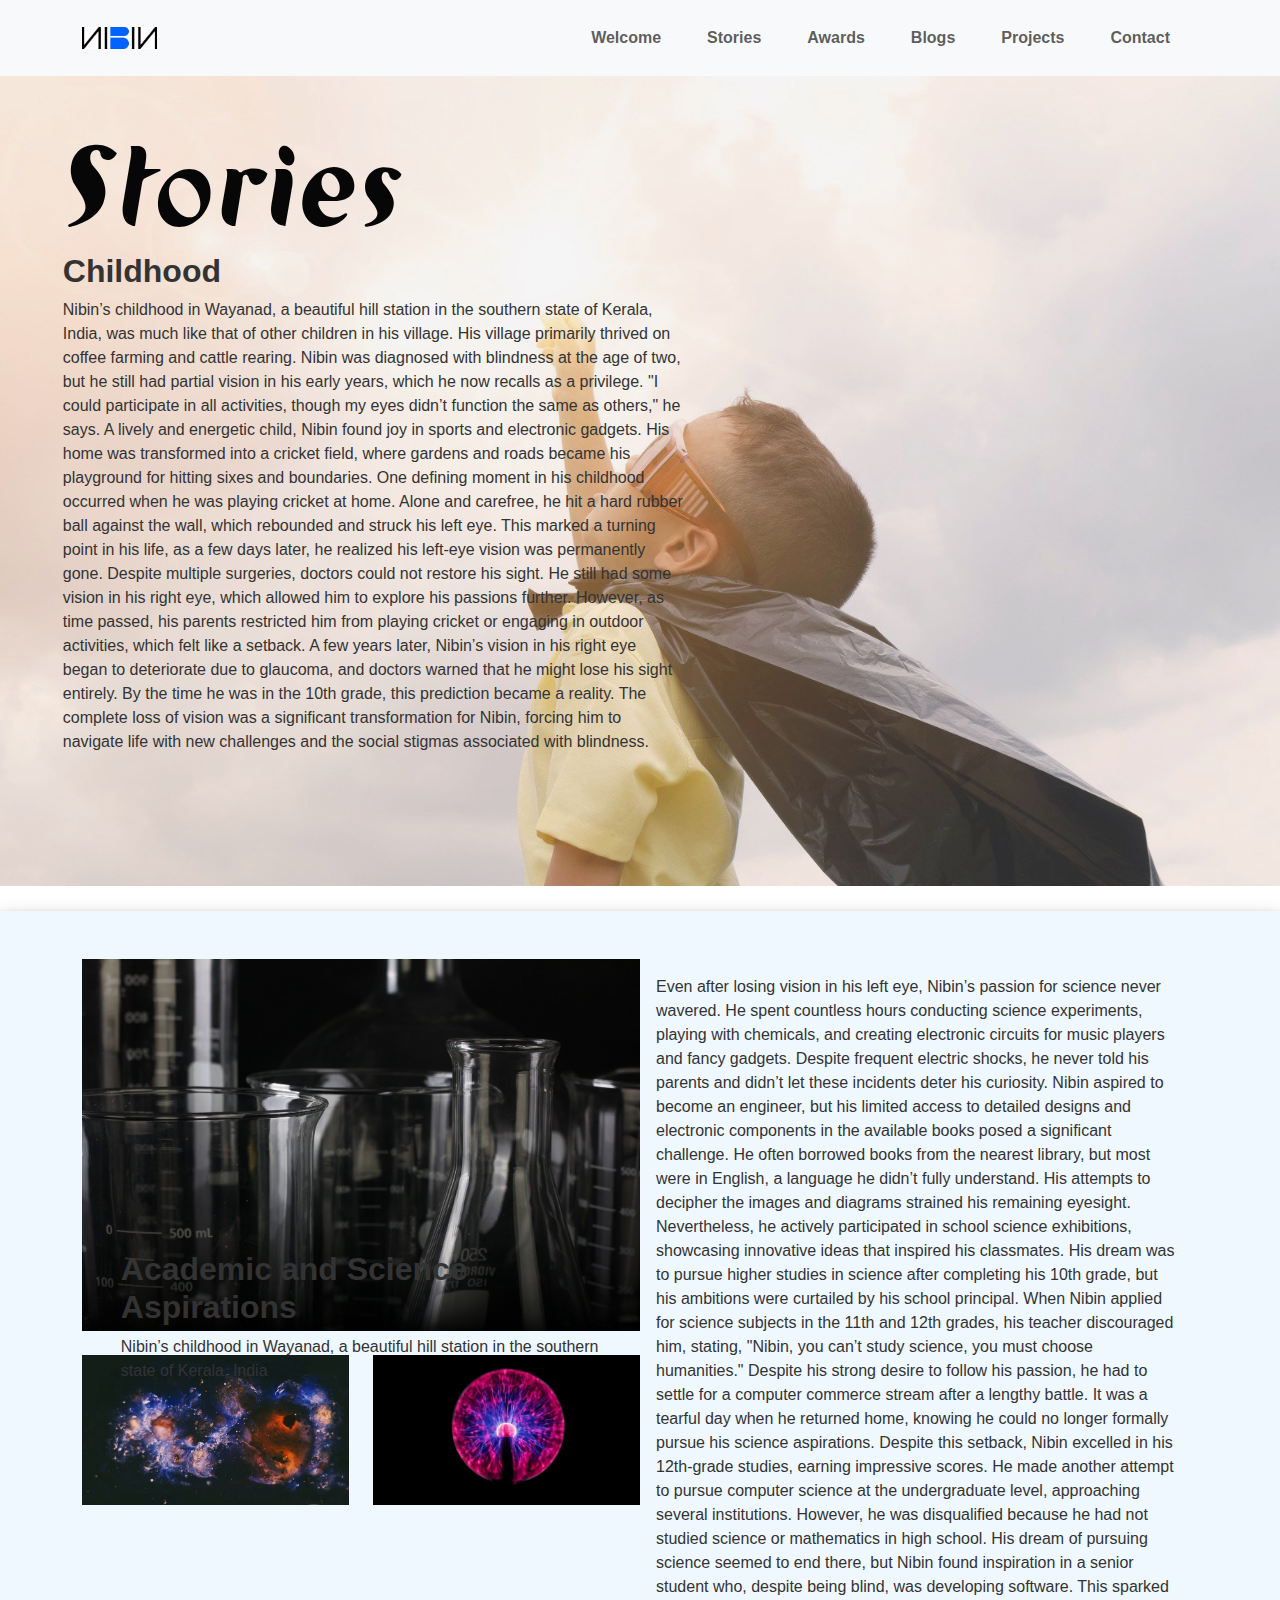
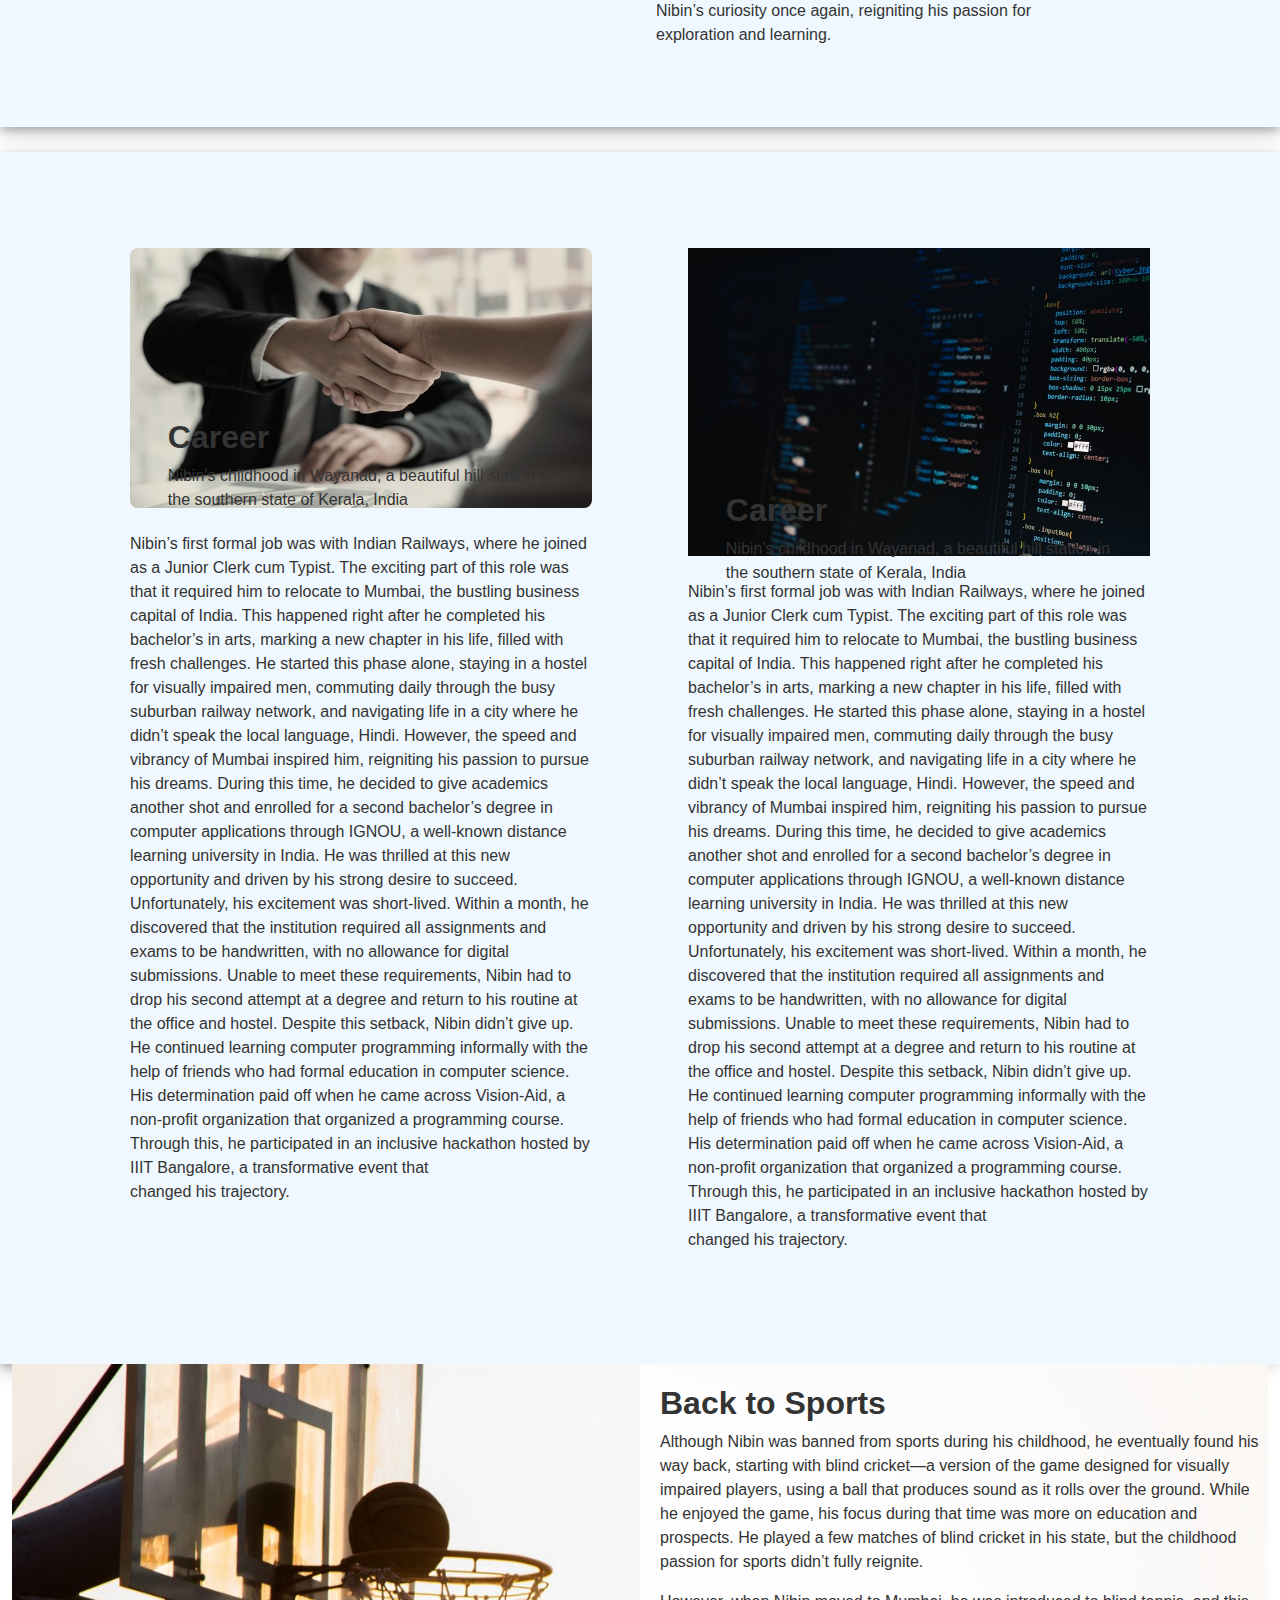
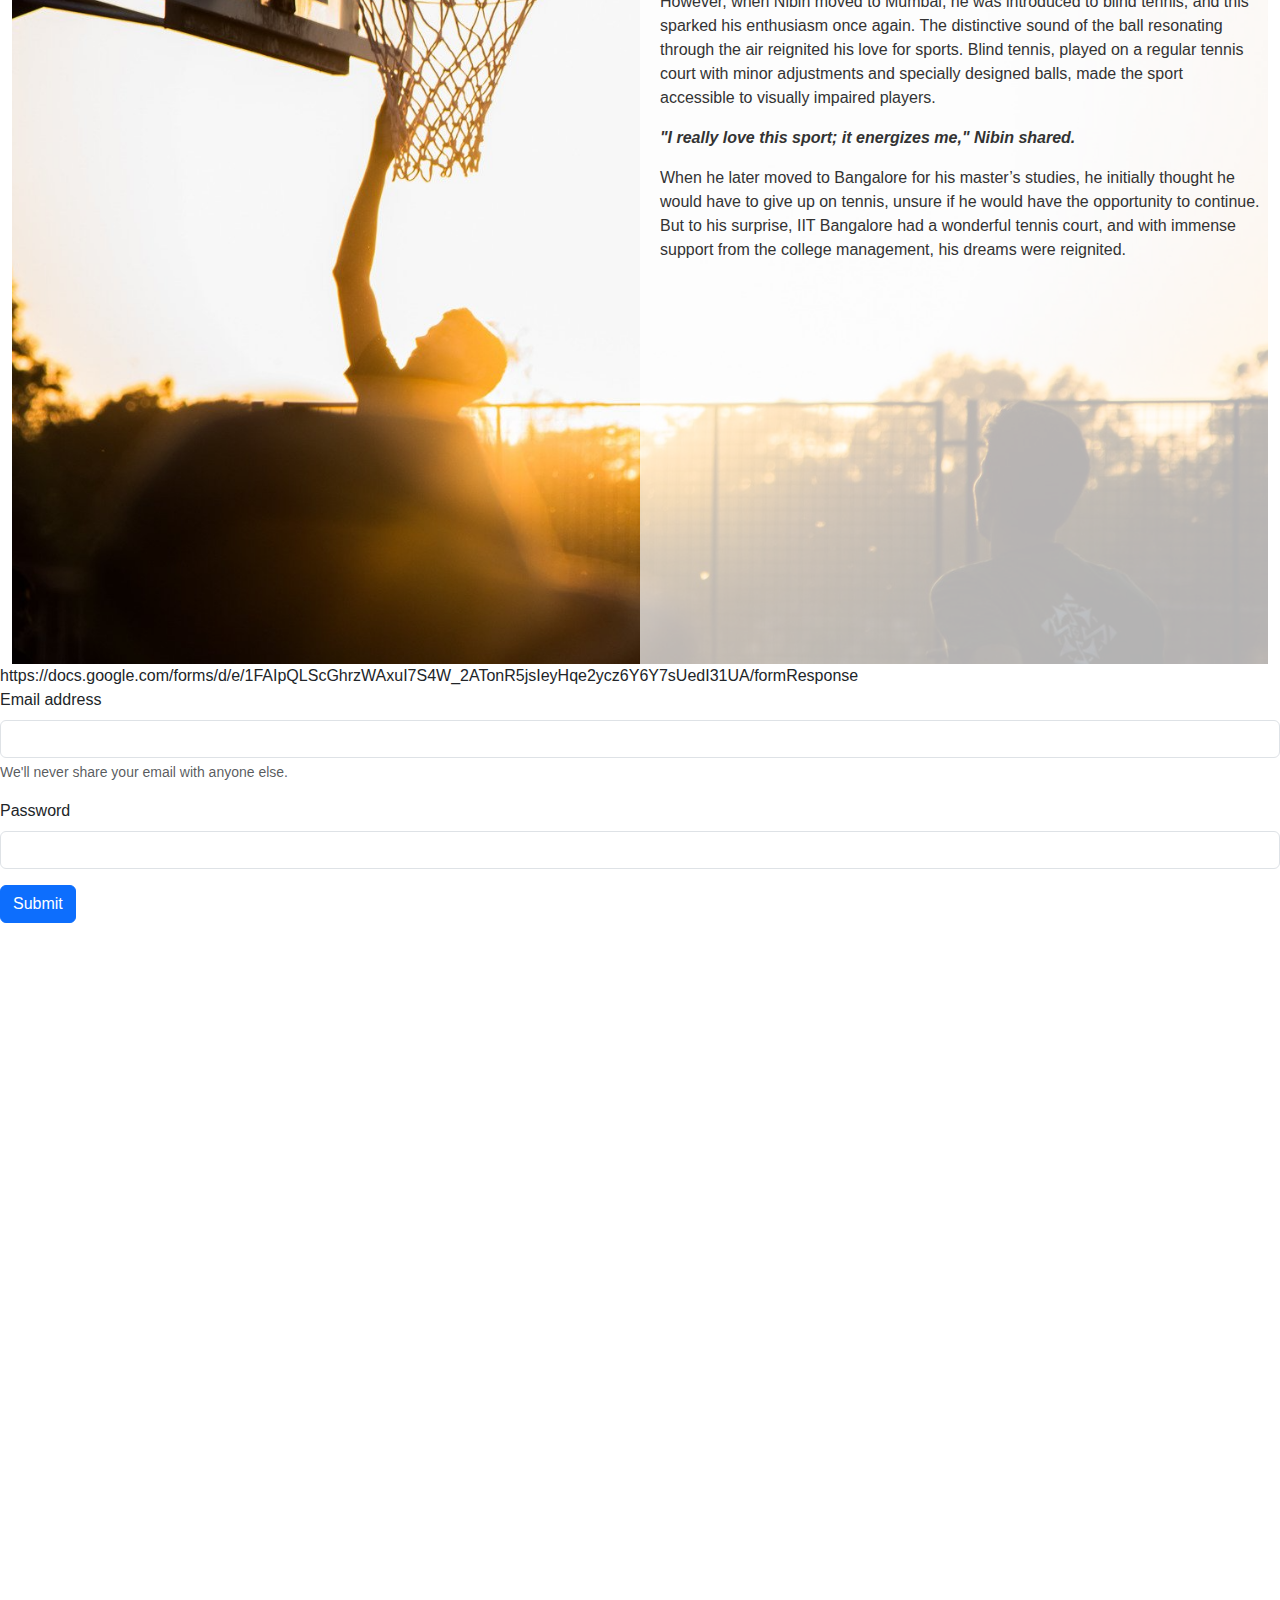
==== story.html @ 7c6c5521 "storypage is set" ====
<!DOCTYPE html>
<html lang="en">
<head>
    <meta charset="UTF-8">
    <meta name="viewport" content="width=device-width, initial-scale=1.0">
    <title>Nibin Mathew</title>
   
    <link href="https://cdn.jsdelivr.net/npm/bootstrap@5.3.0-alpha1/dist/css/bootstrap.min.css" rel="stylesheet">
    <link rel="stylesheet" href="https://cdnjs.cloudflare.com/ajax/libs/font-awesome/6.6.0/css/all.min.css" integrity="sha512-Kc323vGBEqzTmouAECnVceyQqyqdsSiqLQISBL29aUW4U/M7pSPA/gEUZQqv1cwx4OnYxTxve5UMg5GT6L4JJg==" crossorigin="anonymous" referrerpolicy="no-referrer" />
    <link rel="stylesheet" href="index.css">
    <link rel="stylesheet" href="story.css">
    

    
</head>
<body>
    <!-- Navbar -->
    <header class="navbar navbar-expand-lg navbar-light bg-light">
        <div class="container">
            <a href="#storycontent" id="skip-link"><i class="fa fa-arrow-down" aria-hidden="true"></i>Skip to Main Content</a>
            <img src="image/nibin-logo.png" alt="Nibin Mathew Logo" width="75" aria-label="Nibin Mathew's Logo">
            <button class="navbar-toggler" type="button" data-bs-toggle="collapse" data-bs-target="#navbarNav" aria-controls="navbarNav" aria-expanded="false" aria-label="Toggle navigation">
                <span class="navbar-toggler-icon"></span>
            </button>
            <nav class="collapse navbar-collapse" id="navbarNav">
                <ul class="navbar-nav ms-auto">
                    <li class="nav-item">
                        <a class="nav-link" href="index.html">Welcome</a>
                    </li>
                    <li class="nav-item">
                        <a class="nav-link" href="./story.html">Stories</a>
                    </li>
                    <li class="nav-item">
                        <a class="nav-link" href="#awards">Awards</a>
                    </li>
                    <li class="nav-item">
                        <a class="nav-link" href="#blogs">Blogs</a>
                    </li>
                    <li class="nav-item">
                        <a class="nav-link" href="#projects">Projects</a>
                    </li>
                    <li class="nav-item">
                        <a class="nav-link" href="contact.html">Contact</a>
                    </li>
                </ul>
            </nav>
        </div>
    </header>

    <se ction tabindex="-1" class="banner banner-section "  id="storycontent"   >
      <div class="row  text-overlay">
          <div class="col-md-6 banner-content">
              <h1 class="story-quote mt-5"> Stories</h1>
              <h2>Childhood</h2>
              <p>
                Nibin’s childhood in Wayanad, a beautiful hill station in the southern state of Kerala, India, was much like that of other children in his village. His village primarily thrived on coffee farming and cattle rearing. Nibin was diagnosed with blindness at the age of two, but he still had partial vision in his early years, which he now recalls as a privilege. "I could participate in all activities, though my eyes didn’t function the same as others," he says. A lively and energetic child, Nibin found joy in sports and electronic gadgets. His home was transformed into a cricket field, where gardens and roads became his playground for hitting sixes and boundaries. One defining moment in his childhood occurred when he was playing cricket at home. Alone and carefree, he hit a hard rubber ball against the wall, which rebounded and struck his left eye. This marked a turning point in his life, as a few days later, he realized his left-eye vision was permanently gone. Despite multiple surgeries, doctors could not restore his sight. He still had some vision in his right eye, which allowed him to explore his passions further. However, as time passed, his parents restricted him from playing cricket or engaging in outdoor activities, which felt like a setback. A few years later, Nibin’s vision in his right eye began to deteriorate due to glaucoma, and doctors warned that he might lose his sight entirely. By the time he was in the 10th grade, this prediction became a reality. The complete loss of vision was a significant transformation for Nibin, forcing him to navigate life with new challenges and the social stigmas associated with blindness.
              </p>
          </div>
        
      </div>
      <img src="image/story/banner.png" alt="Nibin is sitting on a chair with a laptop on his lap. He is wearing a light blue shirt, dark pants, and glasses. He has short, dark hair and a beard. The background is plain black." class="story-banner-bg-image">
  </se>

    <section class="academic p-5" >
      <div class="container d-flex  ">
        <div class="col-md-6 col-lg-6">
            <div class="row">
              <div class="col-md-12 story-secion">
                <img src="image/story/lab.png" alt="" class="img-fluid">
                <div class="text-overlay story-overylay">
                  <h2>Academic and Science Aspirations</h2>
                  <p>Nibin’s childhood in Wayanad, a beautiful hill station
                    in the southern state of Kerala, India</p>
                </div>
              </div>
            </div>
            <div class="row  pt-4">
              <div class="col-md-6">
                <img src="image/story/lab-2.png" alt="" class="img-fluid">
              </div>
              <div class="col-md-6">
                <img src="image/story/lab-3.png" alt="" class="img-fluid">
              </div>
          </div>
        </div>
        <div class="col-md-6 col-lg-6 p-3 stoy-paragraph">
          <p>
            Even after losing vision in his left eye, Nibin’s passion for science never wavered. He spent countless hours conducting science experiments, playing with chemicals, and creating electronic circuits for music players and fancy gadgets. Despite frequent electric shocks, he never told his parents and didn’t let these incidents deter his curiosity. Nibin aspired to become an engineer, but his limited access to detailed designs and electronic components in the available books posed a significant challenge. He often borrowed books from the nearest library, but most were in English, a language he didn’t fully understand. His attempts to decipher the images and diagrams strained his remaining eyesight. Nevertheless, he actively participated in school science exhibitions, showcasing innovative ideas that inspired his classmates. His dream was to pursue higher studies in science after completing his 10th grade, but his ambitions were curtailed by his school principal. When Nibin applied for science subjects in the 11th and 12th grades, his teacher discouraged him, stating, "Nibin, you can’t study science, you must choose humanities." Despite his strong desire to follow his passion, he had to settle for a computer commerce stream after a lengthy battle. It was a tearful day when he returned home, knowing he could no longer formally pursue his science aspirations. Despite this setback, Nibin excelled in his 12th-grade studies, earning impressive scores. He made another attempt to pursue computer science at the undergraduate level, approaching several institutions. However, he was disqualified because he had not studied science or mathematics in high school. His dream of pursuing science seemed to end there, but Nibin found inspiration in a senior student who, despite being blind, was developing software. This sparked Nibin’s curiosity once again, reigniting his passion for exploration and learning.
          </p>
        </div>
    </div>
    </section>

    <section class="academic p-5" >
      <div class="container d-flex  ">
        <div class="col-md-6 col-lg-6 p-5">
            <div class="row">
              <div class="col-md-12 story-secion">
                <img src="image/story/career.png" alt="" class=" career-image img-fluid">
                <div class="text-overlay career-overylay">
                  <h2>Career </h2>
                  <p>Nibin’s childhood in Wayanad, a beautiful hill station
                    in the southern state of Kerala, India</p>
                </div>
              </div>
            </div>
            <div class="row  pt-4">
             <p>
              Nibin’s first formal job was with Indian Railways, where he joined as a Junior Clerk cum Typist. The exciting part of this role was that it required him to relocate to Mumbai, the bustling business capital of India. This happened right after he completed his bachelor’s in arts, marking a new chapter in his life, filled with fresh challenges. He started this phase alone, staying in a hostel for visually impaired men, commuting daily through the busy suburban railway network, and navigating life in a city where he didn’t speak the local language, Hindi. However, the speed and vibrancy of Mumbai inspired him, reigniting his passion to pursue his dreams. During this time, he decided to give academics another shot and enrolled for a second bachelor’s degree in computer applications through IGNOU, a well-known distance learning university in India. He was thrilled at this new opportunity and driven by his strong desire to succeed. Unfortunately, his excitement was short-lived. Within a month, he discovered that the institution required all assignments and exams to be handwritten, with no allowance for digital submissions. Unable to meet these requirements, Nibin had to drop his second attempt at a degree and return to his routine at the office and hostel. Despite this setback, Nibin didn’t give up. He continued learning computer programming informally with the help of friends who had formal education in computer science. His determination paid off when he came across Vision-Aid, a non-profit organization that organized a programming course. Through this, he participated in an inclusive hackathon hosted by IIIT Bangalore, a transformative event that changed his trajectory.

             </p>
          </div>
        </div>
        <div class="col-md-6 col-lg-6 p-5">
          <div class="row">
            <div class="col-md-12 story-secion">
              <img src="image/story/techonoly.png" alt="" class="img-fluid">
              <div class="text-overlay story-overylay">
                <h2>Career </h2>
                <p>Nibin’s childhood in Wayanad, a beautiful hill station
                  in the southern state of Kerala, India</p>
              </div>
            </div>
          </div>
          <div class="row  pt-4">
           <p>
            Nibin’s first formal job was with Indian Railways, where he joined as a Junior Clerk cum Typist. The exciting part of this role was that it required him to relocate to Mumbai, the bustling business capital of India. This happened right after he completed his bachelor’s in arts, marking a new chapter in his life, filled with fresh challenges. He started this phase alone, staying in a hostel for visually impaired men, commuting daily through the busy suburban railway network, and navigating life in a city where he didn’t speak the local language, Hindi. However, the speed and vibrancy of Mumbai inspired him, reigniting his passion to pursue his dreams. During this time, he decided to give academics another shot and enrolled for a second bachelor’s degree in computer applications through IGNOU, a well-known distance learning university in India. He was thrilled at this new opportunity and driven by his strong desire to succeed. Unfortunately, his excitement was short-lived. Within a month, he discovered that the institution required all assignments and exams to be handwritten, with no allowance for digital submissions. Unable to meet these requirements, Nibin had to drop his second attempt at a degree and return to his routine at the office and hostel. Despite this setback, Nibin didn’t give up. He continued learning computer programming informally with the help of friends who had formal education in computer science. His determination paid off when he came across Vision-Aid, a non-profit organization that organized a programming course. Through this, he participated in an inclusive hackathon hosted by IIIT Bangalore, a transformative event that changed his trajectory.

           </p>
        </div>
      </div>
        
    </div>
    </section>
    
    
  <!-- Container with full-size image and text inside it -->
  <div class="container-fluid full-container">
    <!-- Full-size image filling the entire container -->
    <img src="image/story/sports.png" alt="Back to Sports">

    <!-- Text content on top of the image (right side) -->
    <div class="text-content">
        <h2>Back to Sports</h2>
        <p>
            Although Nibin was banned from sports during his childhood, he eventually found his way back, starting with blind cricket—a version of the game designed for visually impaired players, using a ball that produces sound as it rolls over the ground. While he enjoyed the game, his focus during that time was more on education and prospects. He played a few matches of blind cricket in his state, but the childhood passion for sports didn’t fully reignite.
        </p>
        <p>
            However, when Nibin moved to Mumbai, he was introduced to blind tennis, and this sparked his enthusiasm once again. The distinctive sound of the ball resonating through the air reignited his love for sports. Blind tennis, played on a regular tennis court with minor adjustments and specially designed balls, made the sport accessible to visually impaired players.
        </p>
        <blockquote>"I really love this sport; it energizes me," Nibin shared.</blockquote>
        <p>
            When he later moved to Bangalore for his master’s studies, he initially thought he would have to give up on tennis, unsure if he would have the opportunity to continue. But to his surprise, IIT Bangalore had a wonderful tennis court, and with immense support from the college management, his dreams were reignited.
        </p>
    </div>
</div>
https://docs.google.com/forms/d/e/1FAIpQLScGhrzWAxuI7S4W_2ATonR5jsIeyHqe2ycz6Y6Y7sUedI31UA/formResponse

<form action="https://docs.google.com/forms/d/e/1FAIpQLScGhrzWAxuI7S4W_2ATonR5jsIeyHqe2ycz6Y6Y7sUedI31UA/formResponse">
  <div class="mb-3">
    <label for="exampleInputEmail1" class="form-label">Email address</label>
    <input type="email" name="entry.1045781291" class="form-control" id="exampleInputEmail1" aria-describedby="emailHelp">
    <div id="emailHelp" class="form-text">We'll never share your email with anyone else.</div>
  </div>
  <div class="mb-3">
    <label for="exampleInputPassword1" class="form-label">Password</label>
    <input type="text" name="entry.839337160" class="form-control" id="exampleInputPassword1">
  </div>
  
  <button type="submit" class="btn btn-primary">Submit</button>
</form>

<iframe src="https://docs.google.com/forms/d/e/1FAIpQLSfwaoCnZDb5TQlls5C4WyO6kaYdZVHYyj3-D3ChQu8Zcf4V6Q/viewform?embedded=true" width="640" height="689" frameborder="0" marginheight="0" marginwidth="0">Loading…</iframe>
 

























   

<script src="https://cdnjs.cloudflare.com/ajax/libs/bootstrap/5.3.0/js/bootstrap.bundle.min.js"></script>
</body>
</html>
---- index.css ----
body {
  font-family: 'Inter', sans-serif;
  background-color: #fff;
}
/* Navbar styling */
nav {
   padding: 10px 5px; /* Added right padding */
}
.read-more-stories{
  color: #eee;
  text-decoration: none;
}
.section-container {
  padding-left: 20px;
  padding-right: 20px;
  padding-top: 60px;
  padding-bottom: 60px;
}
.video-container{
  margin: 0 auto;
  display: flex;
  justify-content: center;
  max-width: 1200px;
  height: 450px;

}

.navbar {
  font-weight: bold; /* Make navbar text bold */
}

nav a {
  color: white; /* Set the color of nav links to white */
  font-weight: bold; /* Ensure nav link text is bold */
  margin: 0 15px;
  padding-right: 5px; /* Added padding to the right of each nav link */
}

.navbar-nav {
  margin-left: auto; /* Pushes the nav items to the right */
}

.navbar-brand {
  display: flex; /* Ensures the logo aligns properly */
  align-items: center; /* Centers logo vertically */
}
/* .banner {
  margin-top: 50px;
} */
 .banner-image{
  width: 100%;
 }
.banner .quote {
  font-size: 38px;
  font-style: italic;
  font-weight: 800;
  color: #4e4a4ae0;
}
video 
{
  width: 100%;
}
.banner .quote-icon {
  font-size: 3rem;
  color: #ccc;
}
.banner-content{
  top: 5px;
}
.section {
  padding: 80px 15px;
}
.section h2 {
  font-weight: bold;
}
footer {
  padding: 20px 0;
  background-color: #f1f1f1;
  text-align: center;
}
.img-fluid {
  max-width: 100%;
  height: auto;
  /* padding-left: 150px; */
}
.quote {
  position: relative;
  font-size: 2rem;
  font-style: italic;
  font-weight: bold;
  padding: 40px 20px; /* Padding to ensure the background is clear */
  line-height: 1.5;
  z-index: 1;
}

/* Adding the left quote as a background image */
.quote::before {
  content: '';
  position: absolute;
  top: 0;
  left: -10px; /* Adjust as needed */
  width: 100px; /* Adjust size as needed */
  height: 100px; /* Adjust size as needed */
  background-image: url('image/left.png'); /* Left quote image */
  background-size: contain;
  background-repeat: no-repeat;
  opacity: 0.1; /* Set low opacity */
  z-index: -1; /* Keep it behind the text */
}

.qote-last {
    position: relative;
    bottom: 0;
    width: 82px;
    height: 82px;
    padding: 0;
    opacity: 0.2;
    right: 40px;
    top:10px;
}


.about-section {
  background-image: url('path-to-your-image.jpg'); /* Add your background image */
  background-size: cover; /* Make sure the image covers the entire section */
  background-position: center center; /* Center the background image */
  padding: 60px 20px; /* Add padding to the section */
  color: rgb(0, 0, 0); /* Text color to contrast with the background */
}

.section-heading {
  font-size: 2.5rem;
  color: rgb(0, 0, 0);
  padding-right: 145px;

}
hr{
  margin-top: -40px;
}
.bold-gray {
  color: gray;
  font-weight: bold;
}

/* Style for the explore button */
.btn-dark {
  background-color: black;
  color: white;
  border: none;
  padding: 10px 20px;
  font-size: 1rem;
}

.btn-dark:hover {
  background-color: gray;
  color: black;
}

/* Paragraph styling */
.about-section p {
  font-size: 1.1rem;
  line-height: 1.6;
  color: rgb(0, 0, 0); /* Ensure text is readable against the background */
}

/* Ensure responsiveness */
@media (max-width: 768px) {
  .section-heading {
      font-size: 2rem;
  }

  .about-section p {
      font-size: 1rem;
  }
}
.content-heading {
  font-size: 2rem;
  font-weight: bold;
  margin-bottom: 30px;
}

.event-title {
  font-weight: bold;
  font-size: 1.2rem;
}

.event-description {
  font-size: 1rem;
  color: #333;
}

.image-section {
  text-align: center;
}

.image-section img {
  width: 100%; /* Adjust the image size */
}

/* award */

.award-section {
  margin: 20px;
}

.award-year {
  font-size: 72px; /* Keep your existing font size */
  font-weight: bold;
  color: white; /* Change text color to white for better contrast */
  position: absolute;
  right: 20px;
  top: 0;
  background-color: red; /* Add background color for wrap effect */
  padding: 10px; /* Add some padding for better aesthetics */
  transform: rotate(60deg); /* Rotate the text */
  transform-origin: top right; /* Set the origin for rotation */
  z-index: 1; /* Ensure it sits above other content */
}

.award-card {
  position: relative;
  border-radius: 15px;
  overflow: hidden;
  /* box-shadow: 0 4px 8px rgba(0, 0, 0, 0.1); */
  margin-bottom: 20px;
  border: 1px solid #cfcfcf;
  border-radius: 10px;
}

.award-card img {
  width: 100%;
  border-radius: 15px 0 0 15px;
  height: 250px;
}

.award-card-content {
  padding: 20px;
}

.award-title {
  font-size: 24px;
  font-weight: bold;
 
}

.award-description {
  color: #666;
}

/* news */
.news-card {
  margin-bottom: 20px;
}

.news-card img {
  height: 200px;
  object-fit: cover;
}

.news-date {
  font-size: 0.9rem;
  color: #4a4a4a;
}

.news-title {
  font-weight: bold;
  margin-top: 10px;
}

.news-comments {
  font-size: 0.8rem;
  color: #666;
}

/* .read-more-btn {
  margin-top: 10px;
} */

 /* Style to position the pause button in the top-left */
 .top-left-pause {
  position: absolute;
  top: 10px;
  left: 10px;
  z-index: 10;
}

/* Style for next/previous buttons on the right side */
.right-side-control {
  position: absolute;
  top: 50%;
  right: 10px;
  transform: translateY(-50%);
  z-index: 10;
}
.image-container,
.embed-responsive {
    width: 100%;
    max-width: 100%;
    height: 100%;
}

.image-size {
    max-width: 100%;
    height: auto;
    object-fit: cover; /* Ensures the image maintains aspect ratio */
}

.embed-responsive {
    height: 315px; /* You can adjust this based on design preference */
    max-height: 100%;
}
iframe.embed-responsive-item {
  width: 500px;
  height: 250px;
}
.impact-section .image-container {
  width: 418px;
  
}
.iframe-video{
  border-radius: 8px;
  -webkit-border-radius: 8px;
  -moz-border-radius: 8px;
  -ms-border-radius: 8px;
  -o-border-radius: 8px;
}


/*  */
img.reload {
  padding: 0.25em;
  display: block-inline;
  position: relative;
  top: 6px;
  height: 0.9em;
}

.carousel-tablist {
  background-color: #eee;
  max-width: 1200px;
  margin: 0 auto;
}

.carousel-tablist .carousel-inner {
  position: relative;
}

.carousel-tablist .carousel-items {
  padding: 5px;
}

.carousel-tablist .carousel-items.focus {
  padding: 2px;
  border: solid 3px #005a9c;
}

.carousel-tablist .carousel-item {
  display: none;
  max-height: 450px;
  max-width: 1200px;
  position: relative;
  overflow: hidden;
  width: 100%;
}

.carousel-tablist .carousel-item.active {
  display: block;
}

/* More like bootstrap, less accessible */

.carousel-tablist .carousel-item .carousel-image a img {
  height: 100%;
  width: 100%;
}

.carousel-tablist .carousel-item .carousel-caption a {
  cursor: pointer;
  text-decoration: underline;
  color: #fff;
  font-weight: 600;
}

.carousel-tablist .carousel-item .carousel-caption a,
.carousel-tablist .carousel-item .carousel-caption span.contrast {
  margin: 0;
  padding: 6px;
  display: inline-block;
  background-color: rgb(0 0 0 / 65%);
  border-radius: 5px;
  border: 0 solid transparent;
}

.carousel-tablist-moreaccessible .carousel-items .carousel-image a {
  display: block;
  margin: 0;
  padding: 5px;
  text-decoration: none;
  border: none;
}

.carousel-tablist-moreaccessible .carousel-item .carousel-caption a {
  display: inline-block;
  margin: 0;
  padding: 6px;
  color: black;
  background-color: transparent;
  border: none;
  border-radius: 5px;
}

.carousel-tablist-moreaccessible .carousel-item .carousel-caption span.contrast,
.carousel-tablist-moreaccessible
  .carousel-item
  .carousel-caption
  span.contrast:hover {
  background-color: transparent;
}

.carousel-tablist .carousel-item .carousel-caption a:hover,
.carousel-tablist .carousel-item .carousel-caption span.contrast:hover {
  background-color: rgb(0 0 0 / 100%);
}

.carousel-tablist .carousel-item .carousel-caption a:focus {
  padding: 4px;
  border: 2px solid #eee;
  background-color: rgb(0 0 0 / 100%);
  outline: none;
  border-width: 2px solid #fff;
  color: #fff;
}

.carousel-tablist .carousel-item .carousel-caption p {
  font-size: 1em;
  line-height: 1.5;
  margin-bottom: 0;
}

.carousel-tablist .carousel-item .carousel-caption {
  position: absolute;
  right: 15%;
  bottom: 0;
  left: 15%;
  padding-top: 20px;
  padding-bottom: 20px;
  color: #fff;
  text-align: center;
}

/* Shared CSS for Pause and Tab Controls */

.carousel-tablist .controls {
  box-sizing: border-box;
  position: absolute;
  top: 1em;
  z-index: 10;
  display: flex;
  width: 100%;
  padding: 0.25em 1.25em 0;
}

.carousel-tablist .tab-wrapper {
  flex: 1 1 auto;
  height: 30px;
  text-align: center;
}

/* SVG Controls */

.carousel-tablist .rotation {
  flex: 0 0 auto;
  height: 30px;
  padding: 0;
  background-color: transparent;
  border: none;
  outline: none;
  z-index: 10;
}

.carousel-tablist .svg-play .background {
  stroke: black;
  fill: black;
  stroke-width: 1px;
  opacity: 0.6;
}

.carousel-tablist .svg-play .border {
  fill: transparent;
  stroke: transparent;
  stroke-width: 2px;
}

.carousel-tablist .svg-play .pause {
  stroke-width: 4;
  fill: transparent;
  stroke: transparent;
}

.carousel-tablist .svg-play .play {
  stroke-width: 1;
  fill: transparent;
  stroke: transparent;
}

.carousel-tablist .pause .svg-play .pause,
.carousel-tablist .play .svg-play .play {
  fill: white;
  stroke: white;
}

.carousel-tablist .rotation:focus .svg-play .background,
.carousel-tablist .rotation:hover .svg-play .background,
.carousel-tablist .rotation:hover .svg-play .border {
  fill: #005a9c;
  stroke: #005a9c;
  opacity: 1;
}

.carousel-tablist .rotation:focus .svg-play .border {
  stroke: white;
}

/* Shared CSS for Tabs */

.carousel-tablist [role="tablist"] {
  box-sizing: border-box;
  border: 0 transparent solid;
  border-radius: 13px;
  display: inline-block;
  padding-top: 2px;
  height: 30px;
  background-color: rgb(0 0 0 / 65%);
}

.carousel-tablist [role="tablist"].focus {
  border-width: 2px;
  border-color: white;
  padding-top: 0;
  background-color: #005a9c;
}

.carousel-tablist [role="tab"] {
  position: relative;
  top: -2px;
  padding: 0;
  margin: 0;
  background-color: transparent;
  border: none;
  outline: none;
  width: 34px;
}

.carousel-tablist [role="tab"] circle.border {
  display: none;
  z-index: 12;
}

.carousel-tablist [role="tab"] circle.tab {
  z-index: 16;
}

.carousel-tablist [role="tab"] circle.tab-background {
  stroke: black;
  fill: black;
  stroke-width: 2px;
  opacity: 0.6;
  z-index: 14;
}

.carousel-tablist [role="tab"] circle.tab,
.carousel-tablist [role="tab"] circle.border {
  stroke: white;
  fill: transparent;
  stroke-width: 2px;
}

.carousel-tablist-moreaccessible [role="tab"] circle.tab-background {
  z-index: 16;
}

.carousel-tablist-moreaccessible [role="tab"] circle.tab {
  z-index: 18;
}

.carousel-tablist [role="tab"][aria-selected="true"] circle.tab {
  fill: white;
}

.carousel-tablist-moreaccessible [role="tab"] circle.border {
  z-index: 14;
}

.carousel-tablist [role="tab"]:focus circle.border {
  display: block;
  fill: #005a9c;
  stroke: #fff;
}

.carousel-tablist [role="tablist"].focus circle.tab-background {
  stroke: #005a9c;
  fill: #005a9c;
}

.carousel-tablist [role="tab"]:hover circle.tab-background {
  fill: white;
  stroke: white;
  opacity: 1;
}

.carousel-tablist [role="tab"]:hover circle.border,
.carousel-tablist [role="tab"]:hover circle.tab {
  fill: #005a9c;
  stroke: #005a9c;
  opacity: 1;
}

.carousel-tablist [role="tab"][aria-selected="true"]:hover circle.tab {
  fill: white;
}

/* More accessible carousel styles, with caption and controls above/below image */

.carousel-tablist-moreaccessible {
  padding: 0;
  margin: 0;
  position: relative;
  border: #eee solid 4px;
  border-radius: 5px;
}

.carousel-tablist-moreaccessible .carousel-items,
.carousel-tablist-moreaccessible .carousel-items.focus {
  padding: 0;
  border: none;
}

.carousel-tablist-moreaccessible .carousel-items.focus .carousel-image a {
  padding: 2px;
  border: 3px solid #005a9c;
}

/* More accessible caption styling */

.carousel-tablist-moreaccessible .carousel-item {
  padding: 0;
  margin: 0;
  max-height: none;
}

.carousel-tablist-moreaccessible .carousel-item .carousel-caption {
  position: static;
  padding: 0;
  margin: 0;
  height: 60px;
  color: black;
}

.carousel-tablist-moreaccessible .carousel-item .carousel-caption p {
  padding: 0;
  margin: 0;
}

.carousel-tablist-moreaccessible .carousel-item .carousel-caption h3 {
  font-size: 1.1em;
  padding: 0;
  margin: 0;
}

.carousel-tablist-moreaccessible .carousel-item .carousel-caption a:hover {
  background-color: rgb(0 0 0 / 20%);
}

.carousel-tablist-moreaccessible .carousel-item .carousel-caption a:focus {
  padding: 4px;
  border: 2px solid #005a9c;
  background-color: transparent;
  color: black;
  outline: none;
}

/* Shared CSS for Pause and Tab Controls */

.carousel-tablist-moreaccessible .controls {
  position: relative;
  top: 0;
  left: 0;
  padding: 0.25em 0.25em 0;
}

/* Shared CSS for Tabs */

.carousel-tablist-moreaccessible [role="tab"] {
  z-index: 20;
}
.impact-section .impact {
  box-shadow: 0 4px 8px 0 rgba(0, 0, 0, 0.2), 0 6px 20px 0 rgba(0, 0, 0, 0.19);
  padding: 45px;
  height: auto;
  border-radius: 12px;

}

.navbar {
  font-weight: bold;
  position: sticky;
  top: 0;
  background: white;
  z-index: 99;
 
}
.social-media-icons {
  display: flex;
  list-style: none; /* Remove the list-style icons */
  padding: 0;
  margin:  0;
  bottom:0;
  margin-top: -190px;
  margin-left: 10px; 
 
}

.social-media-icons li {
  width: 60px; /* Set the width for each list item */
  height: 60px;
  display: flex;
  justify-content: center; /* Center the icons horizontally */
  align-items: center;  
  z-index: 999;   /* Center the icons vertically */
 
}
.social-media-icons li a{
  color:#ffffff;
  text-decoration: none;
  background:#808080;
  width: 50px;
  height: 50px;
  border-radius: 50%;
  -webkit-border-radius: 50%;
  z-index: 999;
}
.social-media-icons li i {
  font-size: 25px; /* Set the font size for the icons */
  display: block;
  margin: 14px;
}
#skip-link {
  position: absolute;
  top:-40px;
  left:218px;
  z-index: 1;
  padding: .2em;
  font-size: 13px;
  font-weight: bold;
  margin: 3px;
  background-color: white;
}
#skip-link:focus {
  top: 10px; /* Brings it back into view when focused */
}
.col-md-6.social-media {
  margin-top: 94px;
}
.last-project{
  margin-top: -126px;
}

.spotify-link {
  position: relative;
  display: block;
  width: 100%;
  height: 268px;
  background: url('image/spotify.jpg') no-repeat center center;
  background-size: cover;
  opacity:0.8;
}

.spotify-link img {
  opacity: 0; /* Hide the image, as the background will handle it */
}

.spotify-link .play-icon {
  position: absolute;
  top: 50%;
  left: 50%;
  transform: translate(-50%, -50%);
  font-size: 64px;
  color: white;
  opacity: 0.8;
  transition: opacity 0.3s;
}

.spotify-link:hover .play-icon {
  opacity: 1;
}





.banner-section {
  position: relative;
  width: 100%;
  height: 90vh;
  display: flex;
  align-items: center;
  justify-content: center;
  overflow: hidden;
}

.banner-bg-image {
  position: absolute;
  top: 0;
  left: 0;
  width: 100%;
  height: 100%;
  object-fit: cover; /* Ensures the image covers the section properly */
  z-index: 0;
}

.text-overlay {
  position: relative;
  z-index: 2;
  color: white;
  text-align: left;
}

.quote {
  font-size: 2.5rem;
  font-weight: bold;
}

.quote img.qote-last {
  vertical-align: middle;
}

.banner-content {
  margin-left: 50px;
}

.banner-section::before {
  content: '';
  position: absolute;
  top: 0;
  left: 0;
  right: 0;
  bottom: 0;
  background-color: #d5d1d138; 
  z-index: 1;
}

.h6 {
  font-size: 1.2rem;
  font-weight: normal;
  color: #000000;
}


@media (max-width: 767px) {
  .banner-section {
    height: auto;
    padding: 40px 20px;
    display: block;
    text-align: center;
    background: none; 
  }

  .text-overlay {
    padding: 20px;
  }

  .banner-content {
    margin-left: 0;
  }

  .quote {
    font-size: 1.8rem; 
    line-height: 1.3;
  }

  .quote img.qote-last {
    display: block;
    margin: 10px auto;
  }

  .h6 {
    font-size: 1rem;
  }


  .banner-image {
    margin: 20px auto;
    width: 100%;
    height: auto;
    display: block;
  }
}


@media (min-width: 768px) and (max-width: 991px) {
  .banner-section {
    height: auto;
    padding: 40px 30px;
    text-align: center;
  }

  .quote {
    font-size: 2rem;
  }

  .h6 {
    font-size: 1.1rem;
  }

  .banner-image {
    width: 80%; 
    height: auto;
    margin: 20px auto;
  }
}
 
/* 

 .banner {
  position: relative;
  width: 100%;
  height: 100vh;
  display: flex;
  align-items: center; 
  justify-content: center;
}

.banner-content {
  z-index: 2; 
  color: white;
}

.banner img.qote-last {
  vertical-align: middle;
}

.banner-image {
  width: 100%;
  max-width: 450px; 
  height: auto;
  display: block;
  margin: 0 auto;
}

.h6 {
  font-size: 1.2rem;
  font-weight: normal;
  color: white;
}

@media (max-width: 767px) {
  .banner {
    height: auto;
    padding: 40px 20px;
    display: block;
    text-align: center;
  }

  .banner-content {
    margin-bottom: 20px;
  }

  .quote {
    font-size: 1.8rem;
  }

  .h6 {
    font-size: 1rem;
  }

  .banner-image {
    width: 100%;
    height: auto;
    max-width: 300px; 
    margin: 0 auto;
  }
}

@media (min-width: 768px) and (max-width: 991px) {
  .banner {
    height: auto;
    padding: 40px 30px;
    text-align: center;
  }

  .banner-image {
    width: 80%;
    max-width: 400px;
    height: auto;
    margin: 20px auto;
  }
} */
---- story.css ----
@font-face {
    font-family: 'MyCustomFont'; /* The name you will use later */
    src: url('./fonts/Pilot\ 2TI.otf') format('woff2'), /* Add the correct font path */
         url('./fonts/Pilot\ 2TI.otf') format('woff');   /* Fallback format */
    font-weight: normal;
    font-style: normal;
  }

  /* Step 3: Apply the custom font */
 

  .story-quote {
    font-family: 'MyCustomFont', serif;
    font-size: 100px;
  }

.section-one-image {
    height: 35vh;
    position: relative;
}
img.image-1{
    height: 40vh;
    border-radius: 30px;
    
}
.paragraph-1{
    margin-top: 80px;
}

.text-overlay {
    position: absolute;
    bottom: 0;
    top: 0;
    left: 1%;
    color: rgb(7, 7, 7);
    /* text-shadow: 2px 2px 8px rgba(0, 0, 0, 0.8); */
}

.text-overlay h2 {
    font-size: 2rem;
}

.text-overlay h3 {
    font-size: 1.2rem;
}

.rounded-half-circle {
    border-top-left-radius: 50%;
    border-bottom-left-radius: 50%;
    object-fit: cover;
    width: 100%;
    height: 100vh;
}
.story-banner-bg-image {
    width: 100%;
    height: auto;
    object-fit: cover;
    object-position: left center;
}

@media (max-width: 768px) {
    .text-overlay {
        top: 10%;
        left: 5%;
    }
}

.academic{
    margin-top: 25px;
    background-color: aliceblue;
    box-shadow: 0 4px 8px 0 rgba(0, 0, 0, 0.2), 0 6px 20px 0 rgba(0, 0, 0, 0.19);;
}
.stoy-paragraph{
    padding: 8px;
}
.story-secion{
    position: relative;
}
.story-overylay {
    margin-top: 50%;
    margin-bottom: 0;
    color: #fff;
    padding: 0 45px;
}
.career-overylay{
    margin-top: 35%;
    margin-bottom: 0;
    color: #fff;
    padding: 0 45px;
}
.career-image {
    border-radius: 8px;
  
}
.full-container {
    position: relative;
    width: 100%;
    height: 100vh; /* Full viewport height */
    overflow: hidden;
}

.full-container img {
    width: 100%;
    height: 100%;
    object-fit: cover; /* Ensures the image covers the entire container */
}

.text-content {
    position: absolute;
    top: 0;
    right: 0;
    width: 50%; /* Text takes up the right half */
    padding: 20px;
    background-color: rgba(255, 255, 255, 0.7); /* Semi-transparent background for readability */
    height: 100%;
    overflow-y: auto;
}

h2 {
    font-weight: bold;
    color: #333;
}

p, blockquote {
    color: #333;
}

blockquote {
    font-style: italic;
    font-weight: bold;
}
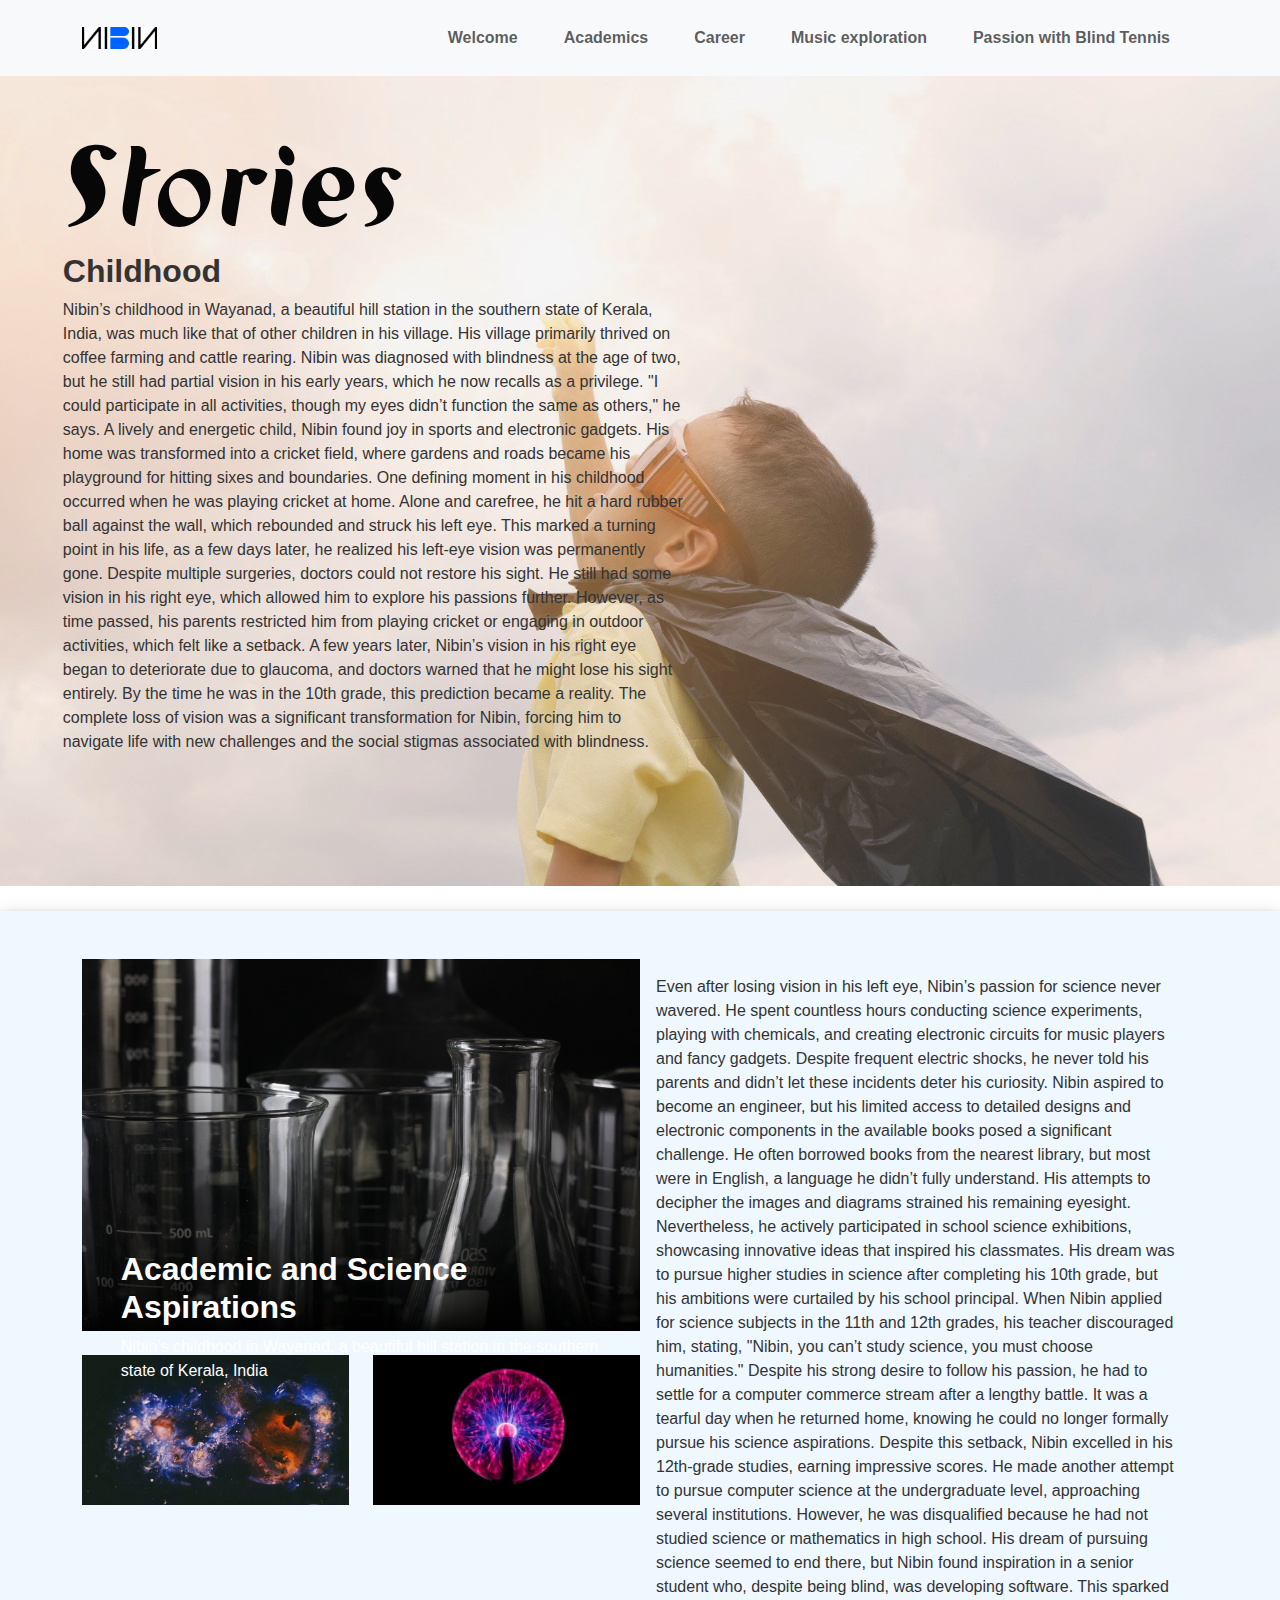
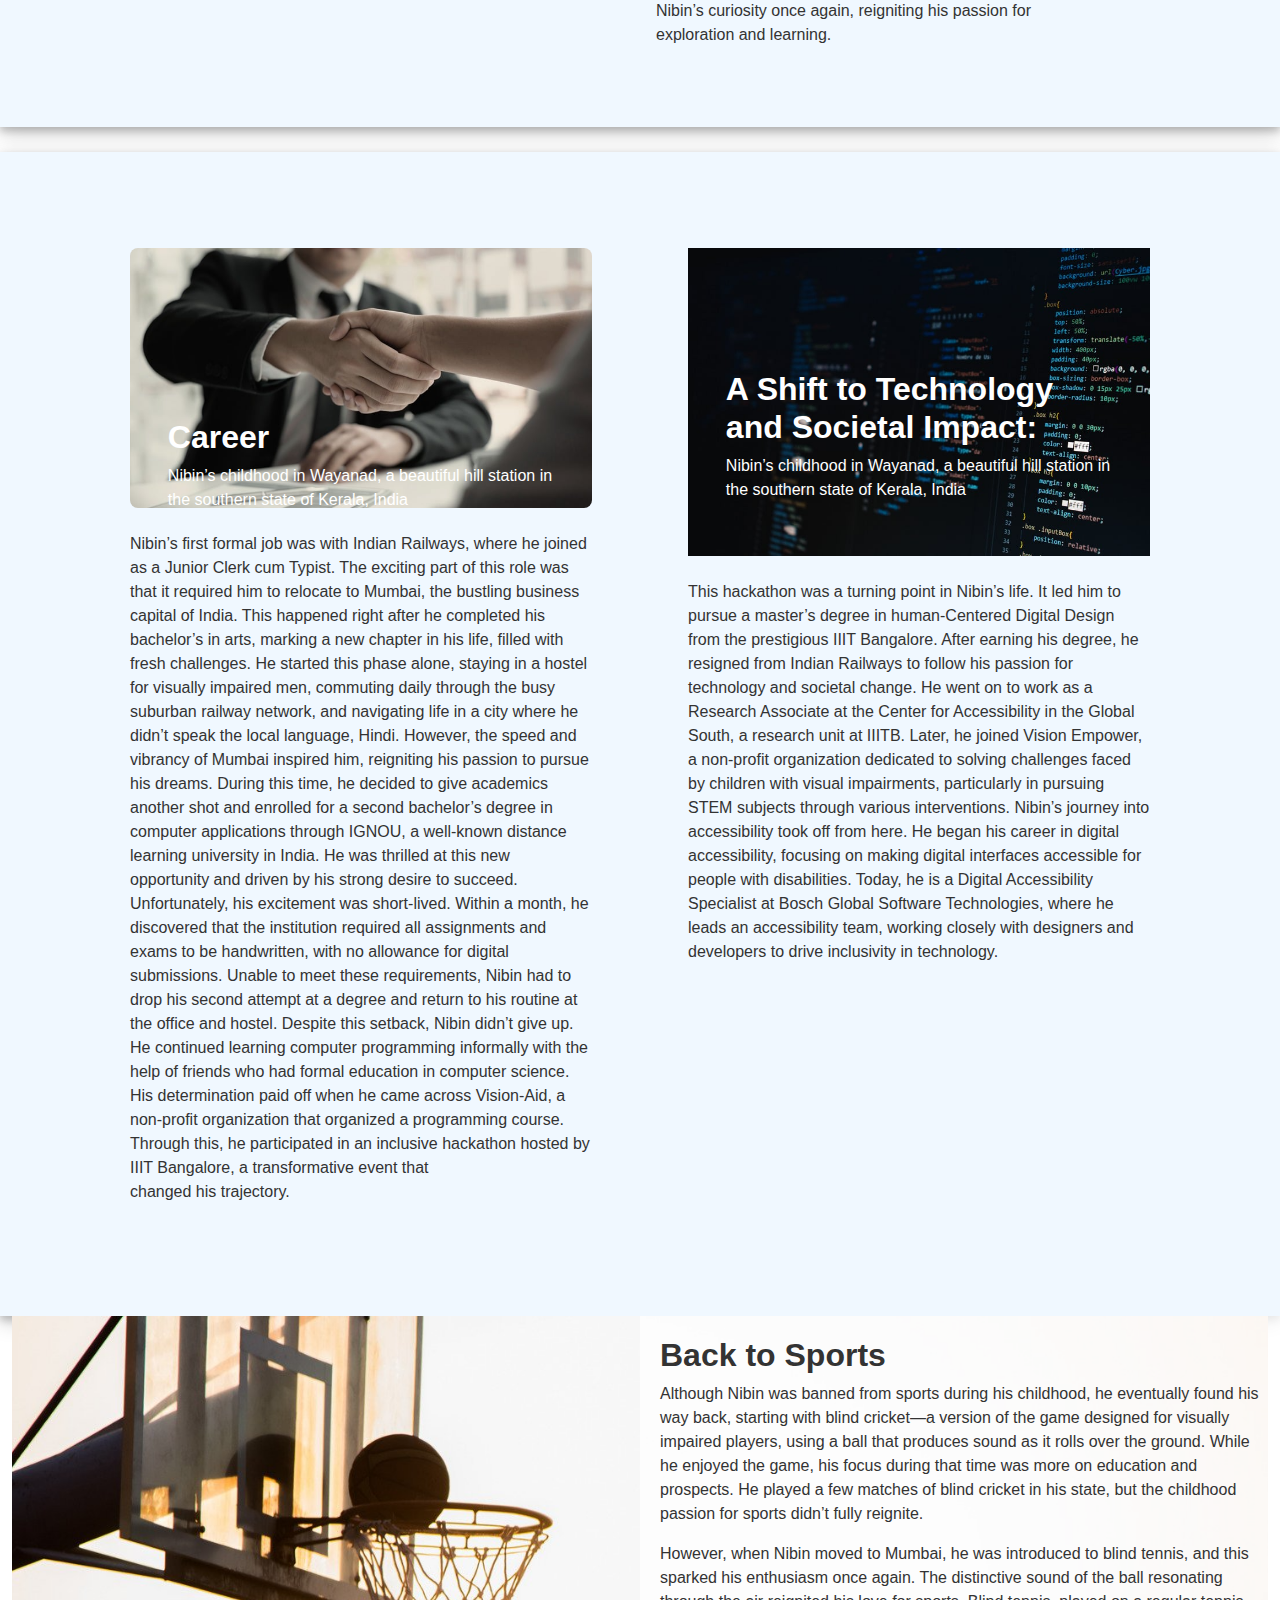
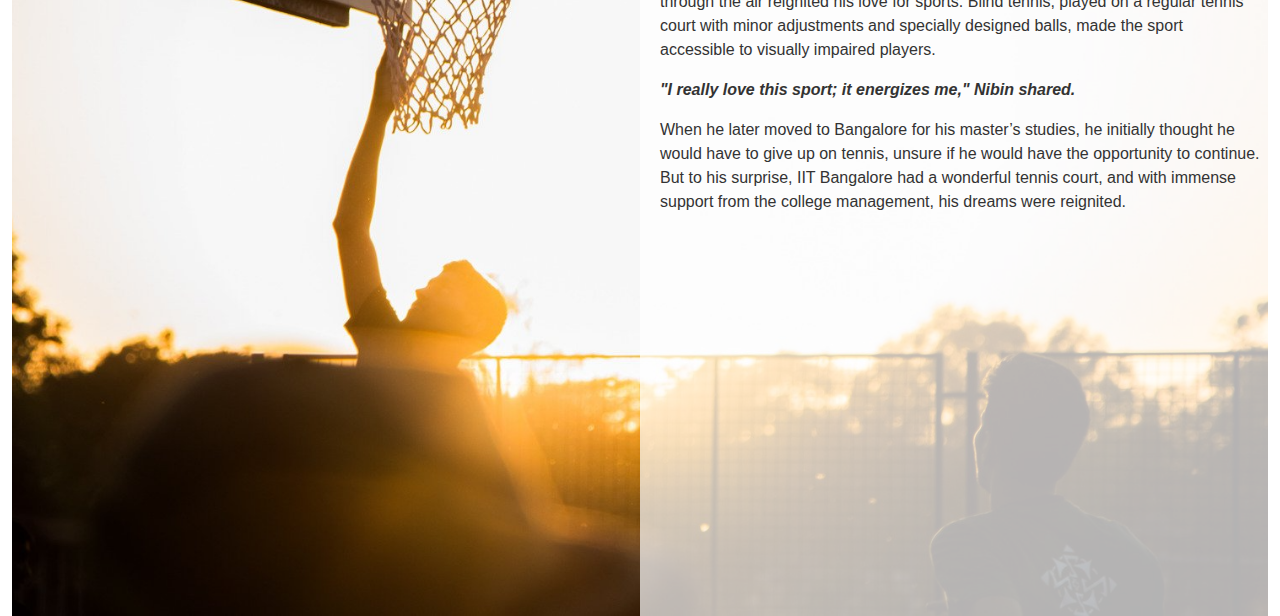
==== commit 9e979dfb: "story page" ====
--- a/story.html
+++ b/story.html
@@ -28,19 +28,16 @@
                         <a class="nav-link" href="index.html">Welcome</a>
                     </li>
                     <li class="nav-item">
-                        <a class="nav-link" href="./story.html">Stories</a>
+                        <a class="nav-link" href="#academics">Academics</a>
                     </li>
                     <li class="nav-item">
-                        <a class="nav-link" href="#awards">Awards</a>
+                        <a class="nav-link" href="#career">Career</a>
                     </li>
                     <li class="nav-item">
-                        <a class="nav-link" href="#blogs">Blogs</a>
+                        <a class="nav-link" href="#projects">Music exploration</a>
                     </li>
                     <li class="nav-item">
-                        <a class="nav-link" href="#projects">Projects</a>
-                    </li>
-                    <li class="nav-item">
-                        <a class="nav-link" href="contact.html">Contact</a>
+                        <a class="nav-link" href="#sports">Passion with Blind Tennis</a>
                     </li>
                 </ul>
             </nav>
@@ -61,43 +58,43 @@
       <img src="image/story/banner.png" alt="Nibin is sitting on a chair with a laptop on his lap. He is wearing a light blue shirt, dark pants, and glasses. He has short, dark hair and a beard. The background is plain black." class="story-banner-bg-image">
   </se>
 
-    <section class="academic p-5" >
-      <div class="container d-flex  ">
-        <div class="col-md-6 col-lg-6">
-            <div class="row">
-              <div class="col-md-12 story-secion">
-                <img src="image/story/lab.png" alt="" class="img-fluid">
-                <div class="text-overlay story-overylay">
-                  <h2>Academic and Science Aspirations</h2>
-                  <p>Nibin’s childhood in Wayanad, a beautiful hill station
-                    in the southern state of Kerala, India</p>
+    <section class="academic p-5" id="academics" >
+        <div class="container d-flex  ">
+          <div class="col-md-6 col-lg-6">
+              <div class="row">
+                <div class="col-md-12 story-secion">
+                  <img src="image/story/lab.png" alt="lab test tube collection" class="img-fluid">
+                  <div class="text-overlay story-overylay">
+                    <h2>Academic and Science Aspirations</h2>
+                    <p>Nibin’s childhood in Wayanad, a beautiful hill station
+                      in the southern state of Kerala, India</p>
+                  </div>
                 </div>
               </div>
+              <div class="row  pt-4">
+                <div class="col-md-6">
+                  <img src="image/story/lab-2.png" alt="chemical reaction" class="img-fluid">
+                </div>
+                <div class="col-md-6">
+                  <img src="image/story/lab-3.png" alt="electric lighning" class="img-fluid">
+                </div>
             </div>
-            <div class="row  pt-4">
-              <div class="col-md-6">
-                <img src="image/story/lab-2.png" alt="" class="img-fluid">
-              </div>
-              <div class="col-md-6">
-                <img src="image/story/lab-3.png" alt="" class="img-fluid">
-              </div>
+          </div>
+          <div class="col-md-6 col-lg-6 p-3 stoy-paragraph">
+            <p>
+              Even after losing vision in his left eye, Nibin’s passion for science never wavered. He spent countless hours conducting science experiments, playing with chemicals, and creating electronic circuits for music players and fancy gadgets. Despite frequent electric shocks, he never told his parents and didn’t let these incidents deter his curiosity. Nibin aspired to become an engineer, but his limited access to detailed designs and electronic components in the available books posed a significant challenge. He often borrowed books from the nearest library, but most were in English, a language he didn’t fully understand. His attempts to decipher the images and diagrams strained his remaining eyesight. Nevertheless, he actively participated in school science exhibitions, showcasing innovative ideas that inspired his classmates. His dream was to pursue higher studies in science after completing his 10th grade, but his ambitions were curtailed by his school principal. When Nibin applied for science subjects in the 11th and 12th grades, his teacher discouraged him, stating, "Nibin, you can’t study science, you must choose humanities." Despite his strong desire to follow his passion, he had to settle for a computer commerce stream after a lengthy battle. It was a tearful day when he returned home, knowing he could no longer formally pursue his science aspirations. Despite this setback, Nibin excelled in his 12th-grade studies, earning impressive scores. He made another attempt to pursue computer science at the undergraduate level, approaching several institutions. However, he was disqualified because he had not studied science or mathematics in high school. His dream of pursuing science seemed to end there, but Nibin found inspiration in a senior student who, despite being blind, was developing software. This sparked Nibin’s curiosity once again, reigniting his passion for exploration and learning.
+            </p>
           </div>
         </div>
-        <div class="col-md-6 col-lg-6 p-3 stoy-paragraph">
-          <p>
-            Even after losing vision in his left eye, Nibin’s passion for science never wavered. He spent countless hours conducting science experiments, playing with chemicals, and creating electronic circuits for music players and fancy gadgets. Despite frequent electric shocks, he never told his parents and didn’t let these incidents deter his curiosity. Nibin aspired to become an engineer, but his limited access to detailed designs and electronic components in the available books posed a significant challenge. He often borrowed books from the nearest library, but most were in English, a language he didn’t fully understand. His attempts to decipher the images and diagrams strained his remaining eyesight. Nevertheless, he actively participated in school science exhibitions, showcasing innovative ideas that inspired his classmates. His dream was to pursue higher studies in science after completing his 10th grade, but his ambitions were curtailed by his school principal. When Nibin applied for science subjects in the 11th and 12th grades, his teacher discouraged him, stating, "Nibin, you can’t study science, you must choose humanities." Despite his strong desire to follow his passion, he had to settle for a computer commerce stream after a lengthy battle. It was a tearful day when he returned home, knowing he could no longer formally pursue his science aspirations. Despite this setback, Nibin excelled in his 12th-grade studies, earning impressive scores. He made another attempt to pursue computer science at the undergraduate level, approaching several institutions. However, he was disqualified because he had not studied science or mathematics in high school. His dream of pursuing science seemed to end there, but Nibin found inspiration in a senior student who, despite being blind, was developing software. This sparked Nibin’s curiosity once again, reigniting his passion for exploration and learning.
-          </p>
-        </div>
-    </div>
     </section>
 
-    <section class="academic p-5" >
+    <section class="academic p-5"  id="career">
       <div class="container d-flex  ">
         <div class="col-md-6 col-lg-6 p-5">
             <div class="row">
               <div class="col-md-12 story-secion">
                 <img src="image/story/career.png" alt="" class=" career-image img-fluid">
-                <div class="text-overlay career-overylay">
+                <div class="text-overlay career-overylay story-overylay">
                   <h2>Career </h2>
                   <p>Nibin’s childhood in Wayanad, a beautiful hill station
                     in the southern state of Kerala, India</p>
@@ -111,12 +108,12 @@
              </p>
           </div>
         </div>
-        <div class="col-md-6 col-lg-6 p-5">
+        <div class="col-md-6 col-lg-6 p-5" >
           <div class="row">
             <div class="col-md-12 story-secion">
               <img src="image/story/techonoly.png" alt="" class="img-fluid">
-              <div class="text-overlay story-overylay">
-                <h2>Career </h2>
+              <div class="text-overlay story-overylay academic-overlay">
+                <h2>A Shift to Technology and Societal Impact: </h2>
                 <p>Nibin’s childhood in Wayanad, a beautiful hill station
                   in the southern state of Kerala, India</p>
               </div>
@@ -124,8 +121,9 @@
           </div>
           <div class="row  pt-4">
            <p>
-            Nibin’s first formal job was with Indian Railways, where he joined as a Junior Clerk cum Typist. The exciting part of this role was that it required him to relocate to Mumbai, the bustling business capital of India. This happened right after he completed his bachelor’s in arts, marking a new chapter in his life, filled with fresh challenges. He started this phase alone, staying in a hostel for visually impaired men, commuting daily through the busy suburban railway network, and navigating life in a city where he didn’t speak the local language, Hindi. However, the speed and vibrancy of Mumbai inspired him, reigniting his passion to pursue his dreams. During this time, he decided to give academics another shot and enrolled for a second bachelor’s degree in computer applications through IGNOU, a well-known distance learning university in India. He was thrilled at this new opportunity and driven by his strong desire to succeed. Unfortunately, his excitement was short-lived. Within a month, he discovered that the institution required all assignments and exams to be handwritten, with no allowance for digital submissions. Unable to meet these requirements, Nibin had to drop his second attempt at a degree and return to his routine at the office and hostel. Despite this setback, Nibin didn’t give up. He continued learning computer programming informally with the help of friends who had formal education in computer science. His determination paid off when he came across Vision-Aid, a non-profit organization that organized a programming course. Through this, he participated in an inclusive hackathon hosted by IIIT Bangalore, a transformative event that changed his trajectory.
-
+            This hackathon was a turning point in Nibin’s life. It led him to pursue a master’s degree in human-Centered Digital Design from the prestigious IIIT Bangalore. After earning his degree, he resigned from Indian Railways to follow his passion for technology and societal change. He went on to work as a Research Associate at the Center for Accessibility in the Global South, a research unit at IIITB. Later, he joined Vision Empower, a non-profit organization dedicated to solving challenges faced by children with visual impairments, particularly in pursuing STEM subjects through various interventions.
+ 
+            Nibin’s journey into accessibility took off from here. He began his career in digital accessibility, focusing on making digital interfaces accessible for people with disabilities. Today, he is a Digital Accessibility Specialist at Bosch Global Software Technologies, where he leads an accessibility team, working closely with designers and developers to drive inclusivity in technology.
            </p>
         </div>
       </div>
@@ -135,42 +133,27 @@
     
     
   <!-- Container with full-size image and text inside it -->
-  <div class="container-fluid full-container">
-    <!-- Full-size image filling the entire container -->
-    <img src="image/story/sports.png" alt="Back to Sports">
+  <section id="sports">
+    <div class="container-fluid full-container">
+      <img src="image/story/sports.png" alt="Back to Sports">
+      <div class="text-content">
+          <h2>Back to Sports</h2>
+          <p>
+              Although Nibin was banned from sports during his childhood, he eventually found his way back, starting with blind cricket—a version of the game designed for visually impaired players, using a ball that produces sound as it rolls over the ground. While he enjoyed the game, his focus during that time was more on education and prospects. He played a few matches of blind cricket in his state, but the childhood passion for sports didn’t fully reignite.
+          </p>
+          <p>
+              However, when Nibin moved to Mumbai, he was introduced to blind tennis, and this sparked his enthusiasm once again. The distinctive sound of the ball resonating through the air reignited his love for sports. Blind tennis, played on a regular tennis court with minor adjustments and specially designed balls, made the sport accessible to visually impaired players.
+          </p>
+          <blockquote>"I really love this sport; it energizes me," Nibin shared.</blockquote>
+          <p>
+              When he later moved to Bangalore for his master’s studies, he initially thought he would have to give up on tennis, unsure if he would have the opportunity to continue. But to his surprise, IIT Bangalore had a wonderful tennis court, and with immense support from the college management, his dreams were reignited.
+          </p>
+      </div>
+  </div>
+</section>
 
-    <!-- Text content on top of the image (right side) -->
-    <div class="text-content">
-        <h2>Back to Sports</h2>
-        <p>
-            Although Nibin was banned from sports during his childhood, he eventually found his way back, starting with blind cricket—a version of the game designed for visually impaired players, using a ball that produces sound as it rolls over the ground. While he enjoyed the game, his focus during that time was more on education and prospects. He played a few matches of blind cricket in his state, but the childhood passion for sports didn’t fully reignite.
-        </p>
-        <p>
-            However, when Nibin moved to Mumbai, he was introduced to blind tennis, and this sparked his enthusiasm once again. The distinctive sound of the ball resonating through the air reignited his love for sports. Blind tennis, played on a regular tennis court with minor adjustments and specially designed balls, made the sport accessible to visually impaired players.
-        </p>
-        <blockquote>"I really love this sport; it energizes me," Nibin shared.</blockquote>
-        <p>
-            When he later moved to Bangalore for his master’s studies, he initially thought he would have to give up on tennis, unsure if he would have the opportunity to continue. But to his surprise, IIT Bangalore had a wonderful tennis court, and with immense support from the college management, his dreams were reignited.
-        </p>
-    </div>
-</div>
-https://docs.google.com/forms/d/e/1FAIpQLScGhrzWAxuI7S4W_2ATonR5jsIeyHqe2ycz6Y6Y7sUedI31UA/formResponse
 
-<form action="https://docs.google.com/forms/d/e/1FAIpQLScGhrzWAxuI7S4W_2ATonR5jsIeyHqe2ycz6Y6Y7sUedI31UA/formResponse">
-  <div class="mb-3">
-    <label for="exampleInputEmail1" class="form-label">Email address</label>
-    <input type="email" name="entry.1045781291" class="form-control" id="exampleInputEmail1" aria-describedby="emailHelp">
-    <div id="emailHelp" class="form-text">We'll never share your email with anyone else.</div>
-  </div>
-  <div class="mb-3">
-    <label for="exampleInputPassword1" class="form-label">Password</label>
-    <input type="text" name="entry.839337160" class="form-control" id="exampleInputPassword1">
-  </div>
-  
-  <button type="submit" class="btn btn-primary">Submit</button>
-</form>
 
-<iframe src="https://docs.google.com/forms/d/e/1FAIpQLSfwaoCnZDb5TQlls5C4WyO6kaYdZVHYyj3-D3ChQu8Zcf4V6Q/viewform?embedded=true" width="640" height="689" frameborder="0" marginheight="0" marginwidth="0">Loading…</iframe>
  
 
 
--- a/story.css
+++ b/story.css
@@ -79,14 +79,18 @@
 .story-overylay {
     margin-top: 50%;
     margin-bottom: 0;
-    color: #fff;
+    color: #fff !important;
     padding: 0 45px;
+}
+.story-overylay>h2 ,.story-overylay>p{
+    color: white;
 }
 .career-overylay{
     margin-top: 35%;
-    margin-bottom: 0;
-    color: #fff;
-    padding: 0 45px;
+    
+}
+.academic-overlay{
+    margin-top: 25%;
 }
 .career-image {
     border-radius: 8px;
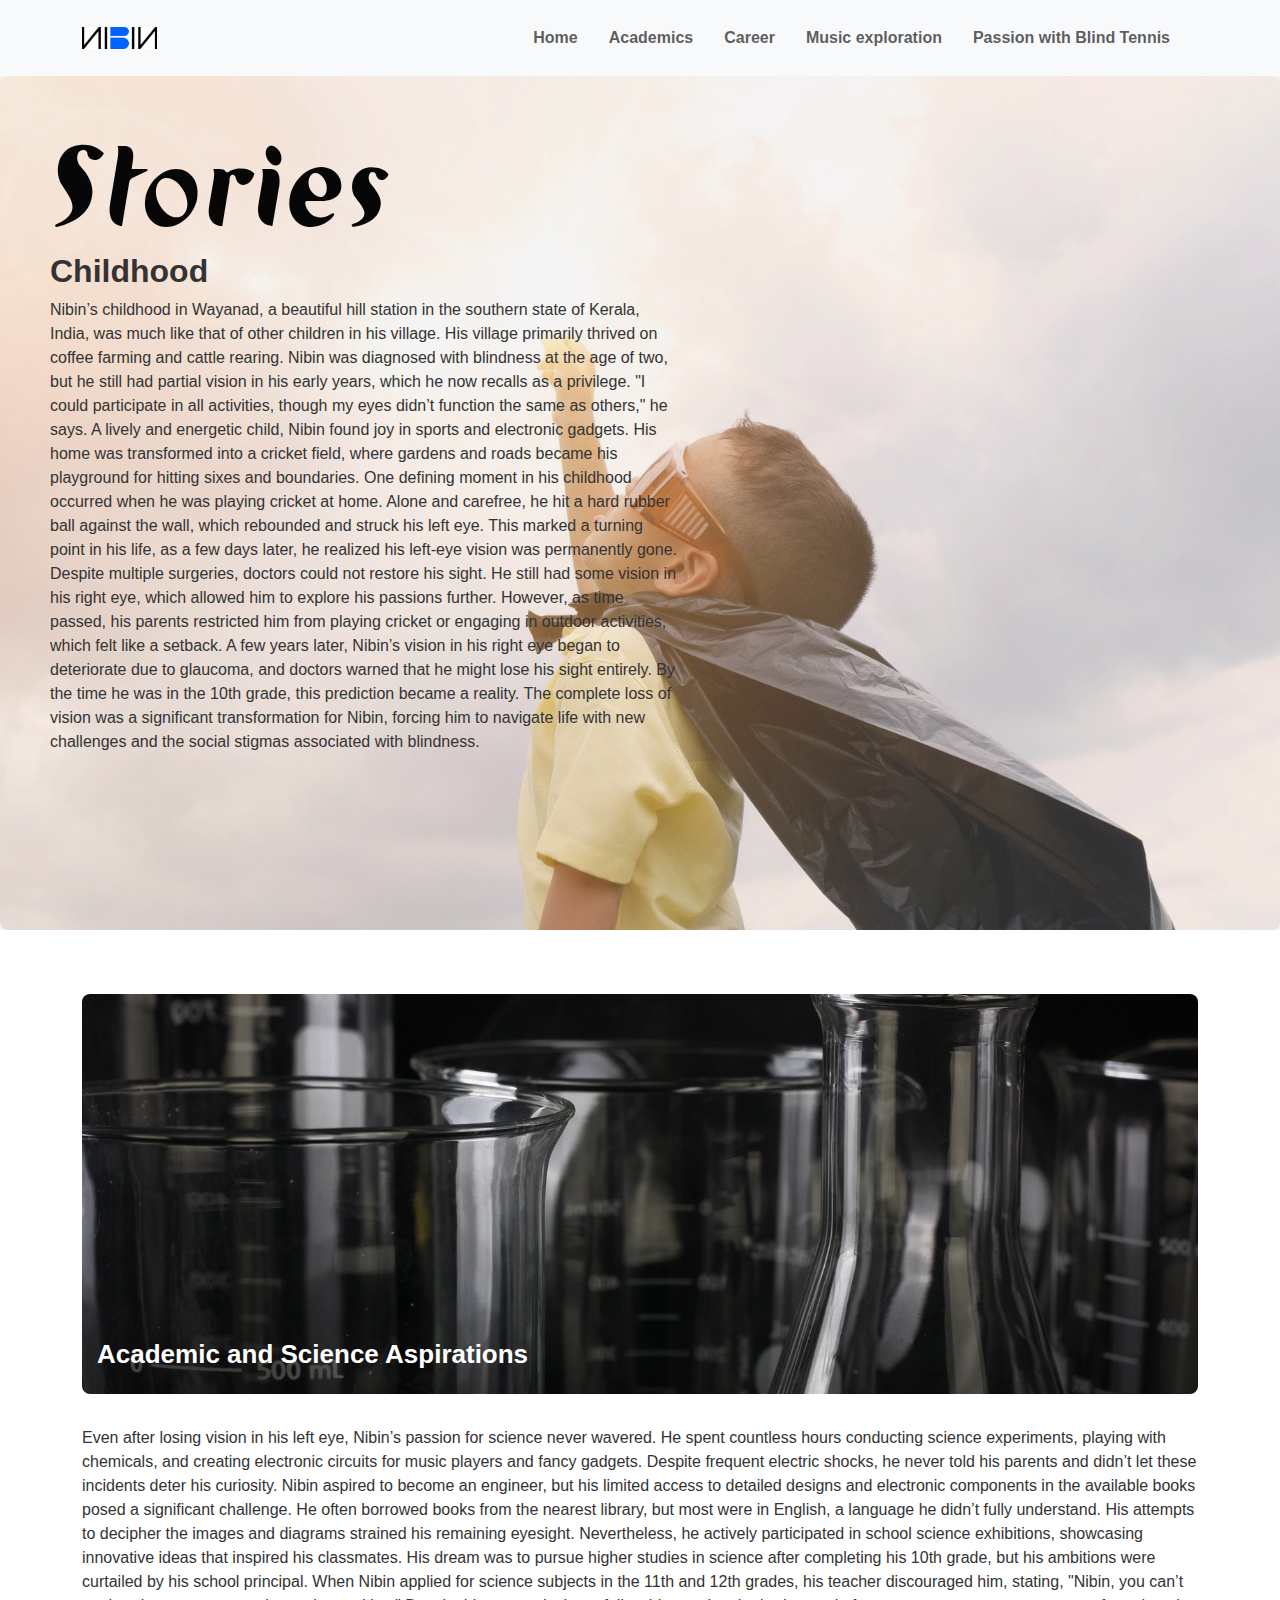
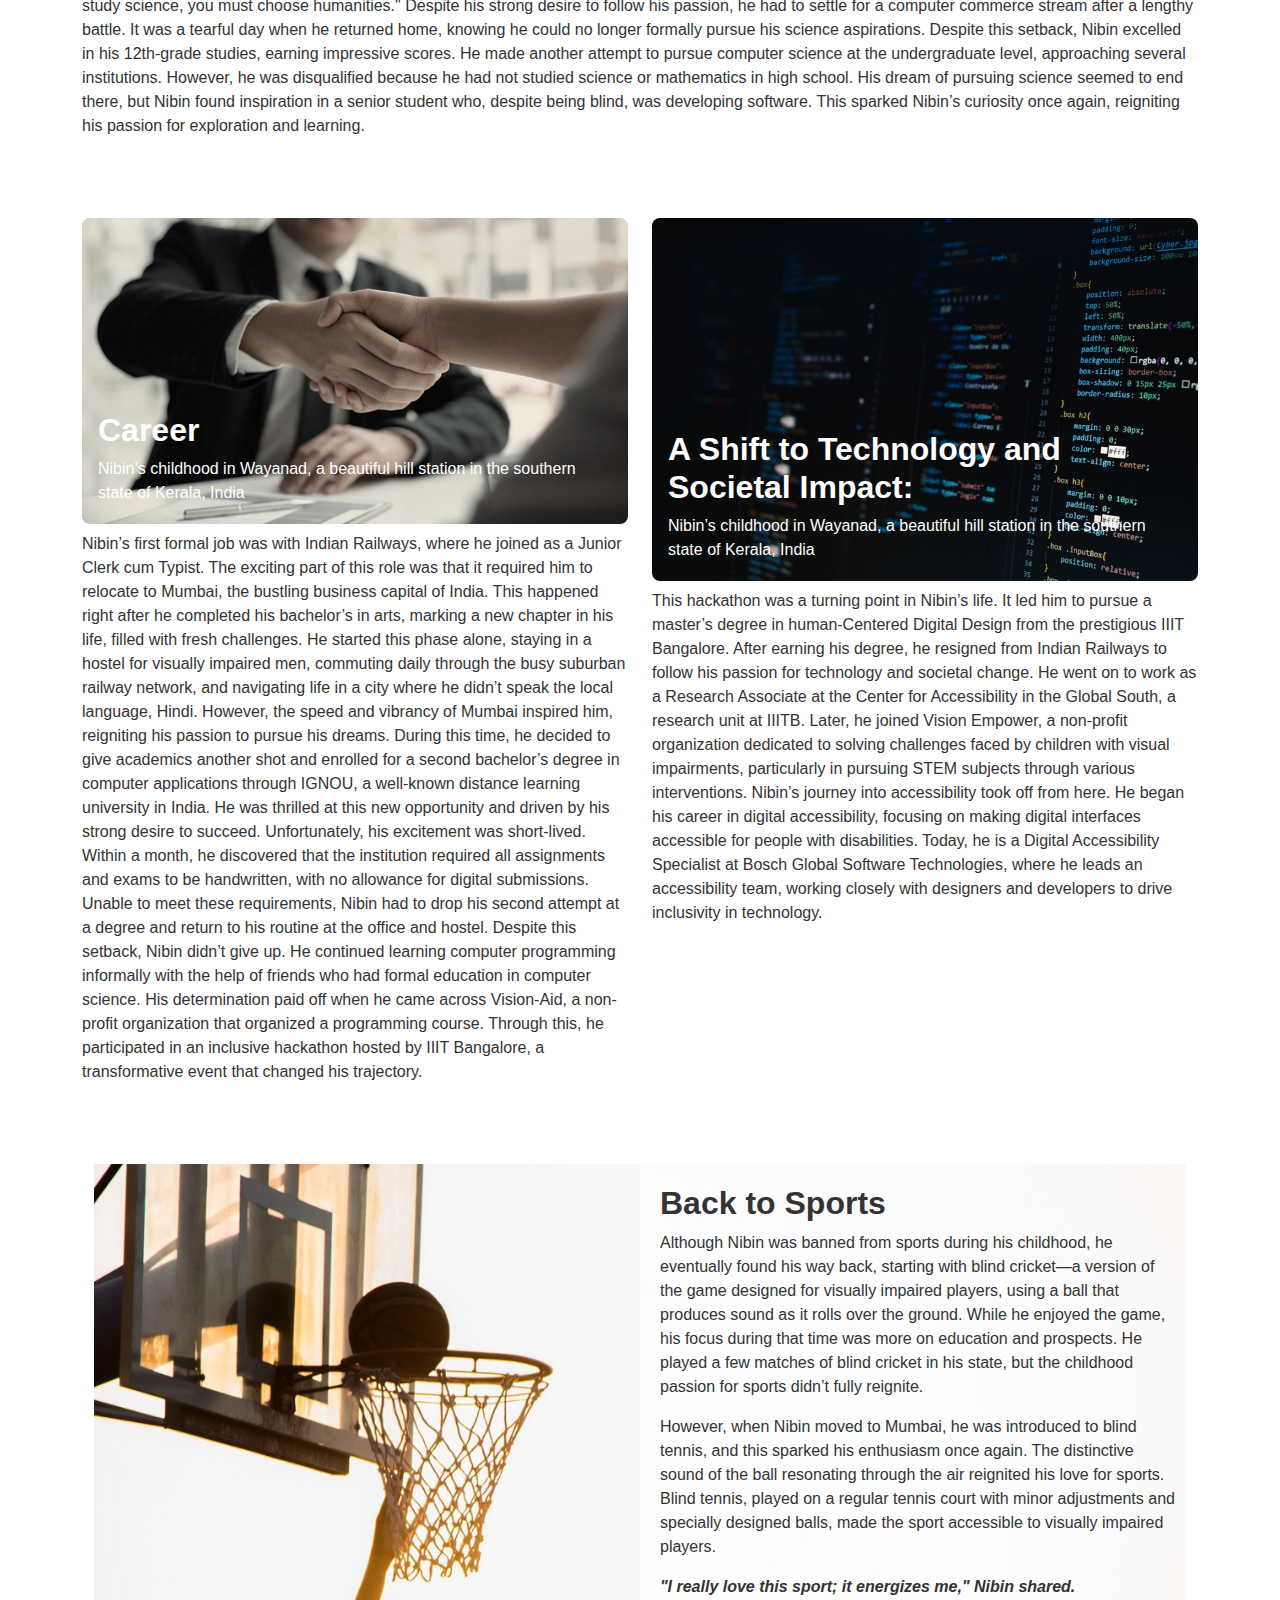
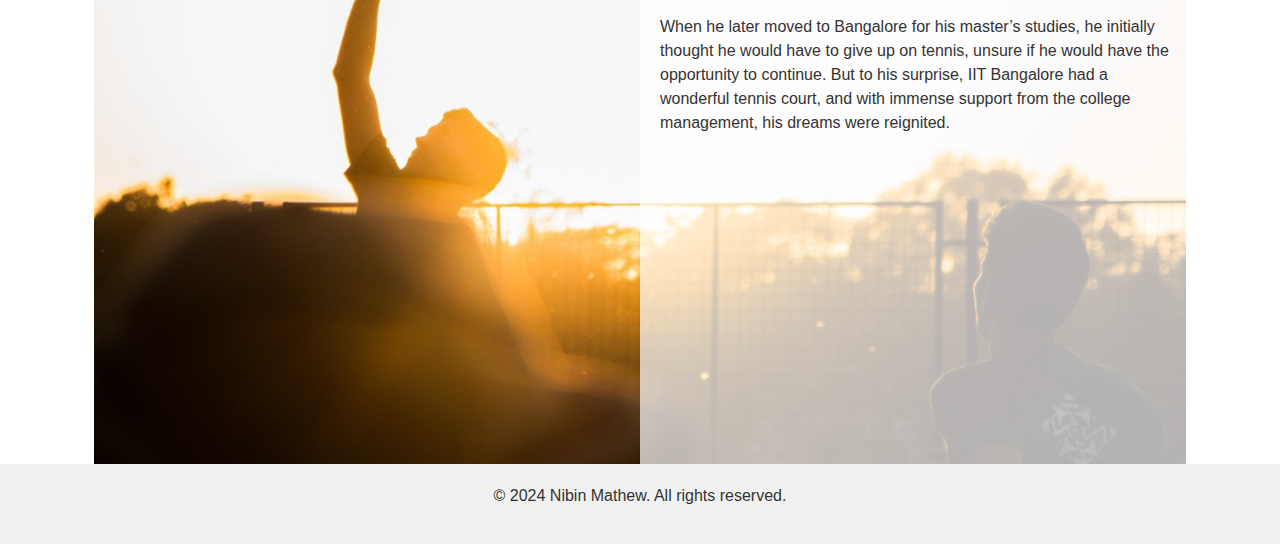
==== commit b2841faf: "story finished" ====
--- a/story.html
+++ b/story.html
@@ -1,187 +1,264 @@
 <!DOCTYPE html>
 <html lang="en">
+
 <head>
-    <meta charset="UTF-8">
-    <meta name="viewport" content="width=device-width, initial-scale=1.0">
-    <title>Nibin Mathew</title>
+  <meta charset="UTF-8">
+  <meta name="viewport" content="width=device-width, initial-scale=1.0">
+  <title>Story-Nibin Mathew</title>
+
+  <link href="https://cdn.jsdelivr.net/npm/bootstrap@5.3.0-alpha1/dist/css/bootstrap.min.css" rel="stylesheet">
+  <link rel="stylesheet" href="https://cdnjs.cloudflare.com/ajax/libs/font-awesome/6.6.0/css/all.min.css"
+    integrity="sha512-Kc323vGBEqzTmouAECnVceyQqyqdsSiqLQISBL29aUW4U/M7pSPA/gEUZQqv1cwx4OnYxTxve5UMg5GT6L4JJg=="
+    crossorigin="anonymous" referrerpolicy="no-referrer" />
+  <link rel="stylesheet" href="index.css">
+  <link rel="stylesheet" href="story.css">
+
+
+
+</head>
+
+<body>
+  <!-- Navbar -->
+  <header class="navbar navbar-expand-lg navbar-light bg-light">
+    <div class="container">
+      <a href="#storycontent" id="skip-link"><i class="fa fa-arrow-down" aria-hidden="true"></i>Skip to Main Content</a>
+      <img src="image/nibin-logo.png" alt="Nibin Mathew Logo" width="75" aria-label="Nibin Mathew's Logo">
+      <button class="navbar-toggler" type="button" data-bs-toggle="collapse" data-bs-target="#navbarNav"
+        aria-controls="navbarNav" aria-expanded="false" aria-label="Toggle navigation">
+        <span class="navbar-toggler-icon"></span>
+      </button>
+      <nav class="collapse navbar-collapse" id="navbarNav">
+        <ul class="navbar-nav ms-auto">
+          <li class="nav-item">
+            <a class="nav-link" href="index.html">Home</a>
+          </li>
+          <li class="nav-item">
+            <a class="nav-link" href="#academics">Academics</a>
+          </li>
+          <li class="nav-item">
+            <a class="nav-link" href="#career">Career</a>
+          </li>
+          <li class="nav-item">
+            <a class="nav-link" href="#projects">Music exploration</a>
+          </li>
+          <li class="nav-item">
+            <a class="nav-link" href="#sports">Passion with Blind Tennis</a>
+          </li>
+        </ul>
+      </nav>
+    </div>
+  </header>
+
+  <section tabindex="-1" class="banner banner-section " id="storycontent">
+    <div class="row  text-overlay">
+      <div class="col-md-6 banner-content">
+        <h1 class="story-quote mt-5"> Stories</h1>
+        <h2>Childhood</h2>
+        <p class="mb-0">
+          Nibin’s childhood in Wayanad, a beautiful hill station in the southern state of Kerala, India, was much like
+          that of other children in his village. His village primarily thrived on coffee farming and cattle rearing.
+          Nibin was diagnosed with blindness at the age of two, but he still had partial vision in his early years,
+          which he now recalls as a privilege. "I could participate in all activities, though my eyes didn’t function
+          the same as others," he says. A lively and energetic child, Nibin found joy in sports and electronic gadgets.
+          His home was transformed into a cricket field, where gardens and roads became his playground for hitting sixes
+          and boundaries. One defining moment in his childhood occurred when he was playing cricket at home. Alone and
+          carefree, he hit a hard rubber ball against the wall, which rebounded and struck his left eye. This marked a
+          turning point in his life, as a few days later, he realized his left-eye vision was permanently gone. Despite
+          multiple surgeries, doctors could not restore his sight. He still had some vision in his right eye, which
+          allowed him to explore his passions further. However, as time passed, his parents restricted him from playing
+          cricket or engaging in outdoor activities, which felt like a setback. A few years later, Nibin’s vision in his
+          right eye began to deteriorate due to glaucoma, and doctors warned that he might lose his sight entirely. By
+          the time he was in the 10th grade, this prediction became a reality. The complete loss of vision was a
+          significant transformation for Nibin, forcing him to navigate life with new challenges and the social stigmas
+          associated with blindness.
+        </p>
+      </div>
+
+    </div>
+    <img src="image/story/banner.png"
+      alt="Nibin is sitting on a chair with a laptop on his lap. He is wearing a light blue shirt, dark pants, and glasses. He has short, dark hair and a beard. The background is plain black."
+      class="story-banner-bg-image career-image">
+  </section>
+
+  <div class="container">
    
-    <link href="https://cdn.jsdelivr.net/npm/bootstrap@5.3.0-alpha1/dist/css/bootstrap.min.css" rel="stylesheet">
-    <link rel="stylesheet" href="https://cdnjs.cloudflare.com/ajax/libs/font-awesome/6.6.0/css/all.min.css" integrity="sha512-Kc323vGBEqzTmouAECnVceyQqyqdsSiqLQISBL29aUW4U/M7pSPA/gEUZQqv1cwx4OnYxTxve5UMg5GT6L4JJg==" crossorigin="anonymous" referrerpolicy="no-referrer" />
-    <link rel="stylesheet" href="index.css">
-    <link rel="stylesheet" href="story.css">
-    
-
-    
-</head>
-<body>
-    <!-- Navbar -->
-    <header class="navbar navbar-expand-lg navbar-light bg-light">
-        <div class="container">
-            <a href="#storycontent" id="skip-link"><i class="fa fa-arrow-down" aria-hidden="true"></i>Skip to Main Content</a>
-            <img src="image/nibin-logo.png" alt="Nibin Mathew Logo" width="75" aria-label="Nibin Mathew's Logo">
-            <button class="navbar-toggler" type="button" data-bs-toggle="collapse" data-bs-target="#navbarNav" aria-controls="navbarNav" aria-expanded="false" aria-label="Toggle navigation">
-                <span class="navbar-toggler-icon"></span>
-            </button>
-            <nav class="collapse navbar-collapse" id="navbarNav">
-                <ul class="navbar-nav ms-auto">
-                    <li class="nav-item">
-                        <a class="nav-link" href="index.html">Welcome</a>
-                    </li>
-                    <li class="nav-item">
-                        <a class="nav-link" href="#academics">Academics</a>
-                    </li>
-                    <li class="nav-item">
-                        <a class="nav-link" href="#career">Career</a>
-                    </li>
-                    <li class="nav-item">
-                        <a class="nav-link" href="#projects">Music exploration</a>
-                    </li>
-                    <li class="nav-item">
-                        <a class="nav-link" href="#sports">Passion with Blind Tennis</a>
-                    </li>
-                </ul>
-            </nav>
-        </div>
-    </header>
-
-    <se ction tabindex="-1" class="banner banner-section "  id="storycontent"   >
-      <div class="row  text-overlay">
-          <div class="col-md-6 banner-content">
-              <h1 class="story-quote mt-5"> Stories</h1>
-              <h2>Childhood</h2>
-              <p>
-                Nibin’s childhood in Wayanad, a beautiful hill station in the southern state of Kerala, India, was much like that of other children in his village. His village primarily thrived on coffee farming and cattle rearing. Nibin was diagnosed with blindness at the age of two, but he still had partial vision in his early years, which he now recalls as a privilege. "I could participate in all activities, though my eyes didn’t function the same as others," he says. A lively and energetic child, Nibin found joy in sports and electronic gadgets. His home was transformed into a cricket field, where gardens and roads became his playground for hitting sixes and boundaries. One defining moment in his childhood occurred when he was playing cricket at home. Alone and carefree, he hit a hard rubber ball against the wall, which rebounded and struck his left eye. This marked a turning point in his life, as a few days later, he realized his left-eye vision was permanently gone. Despite multiple surgeries, doctors could not restore his sight. He still had some vision in his right eye, which allowed him to explore his passions further. However, as time passed, his parents restricted him from playing cricket or engaging in outdoor activities, which felt like a setback. A few years later, Nibin’s vision in his right eye began to deteriorate due to glaucoma, and doctors warned that he might lose his sight entirely. By the time he was in the 10th grade, this prediction became a reality. The complete loss of vision was a significant transformation for Nibin, forcing him to navigate life with new challenges and the social stigmas associated with blindness.
-              </p>
+  
+    <section class="academic ptb-5 pb-0" id="academics">
+      <div class="row">
+        <div class="col-md-12 ">
+        
+  
+          <div class="row">
+            <div class="col-md-12">
+              <div class="text-image">
+                <h2>Academic and Science Aspirations</h2>
+                <img src="image/story/lab.png" alt="lab test tube collection career-image" style="border-radius: 8px;" class="img-fluid">
+              </div>
+  
+            </div>
+           
           </div>
-        
-      </div>
-      <img src="image/story/banner.png" alt="Nibin is sitting on a chair with a laptop on his lap. He is wearing a light blue shirt, dark pants, and glasses. He has short, dark hair and a beard. The background is plain black." class="story-banner-bg-image">
-  </se>
-
-    <section class="academic p-5" id="academics" >
-        <div class="container d-flex  ">
-          <div class="col-md-6 col-lg-6">
-              <div class="row">
-                <div class="col-md-12 story-secion">
-                  <img src="image/story/lab.png" alt="lab test tube collection" class="img-fluid">
-                  <div class="text-overlay story-overylay">
-                    <h2>Academic and Science Aspirations</h2>
-                    <p>Nibin’s childhood in Wayanad, a beautiful hill station
-                      in the southern state of Kerala, India</p>
-                  </div>
-                </div>
-              </div>
-              <div class="row  pt-4">
-                <div class="col-md-6">
-                  <img src="image/story/lab-2.png" alt="chemical reaction" class="img-fluid">
-                </div>
-                <div class="col-md-6">
-                  <img src="image/story/lab-3.png" alt="electric lighning" class="img-fluid">
-                </div>
-            </div>
-          </div>
-          <div class="col-md-6 col-lg-6 p-3 stoy-paragraph">
+          <div class="content-section">
             <p>
-              Even after losing vision in his left eye, Nibin’s passion for science never wavered. He spent countless hours conducting science experiments, playing with chemicals, and creating electronic circuits for music players and fancy gadgets. Despite frequent electric shocks, he never told his parents and didn’t let these incidents deter his curiosity. Nibin aspired to become an engineer, but his limited access to detailed designs and electronic components in the available books posed a significant challenge. He often borrowed books from the nearest library, but most were in English, a language he didn’t fully understand. His attempts to decipher the images and diagrams strained his remaining eyesight. Nevertheless, he actively participated in school science exhibitions, showcasing innovative ideas that inspired his classmates. His dream was to pursue higher studies in science after completing his 10th grade, but his ambitions were curtailed by his school principal. When Nibin applied for science subjects in the 11th and 12th grades, his teacher discouraged him, stating, "Nibin, you can’t study science, you must choose humanities." Despite his strong desire to follow his passion, he had to settle for a computer commerce stream after a lengthy battle. It was a tearful day when he returned home, knowing he could no longer formally pursue his science aspirations. Despite this setback, Nibin excelled in his 12th-grade studies, earning impressive scores. He made another attempt to pursue computer science at the undergraduate level, approaching several institutions. However, he was disqualified because he had not studied science or mathematics in high school. His dream of pursuing science seemed to end there, but Nibin found inspiration in a senior student who, despite being blind, was developing software. This sparked Nibin’s curiosity once again, reigniting his passion for exploration and learning.
+              Even after losing vision in his left eye, Nibin’s passion for science never wavered. He spent countless
+              hours conducting science experiments, playing with chemicals, and creating electronic circuits for music
+              players and fancy gadgets. Despite frequent electric shocks, he never told his parents and didn’t let these
+              incidents deter his curiosity. Nibin aspired to become an engineer, but his limited access to detailed
+              designs and electronic components in the available books posed a significant challenge. He often borrowed
+              books from the nearest library, but most were in English, a language he didn’t fully understand. His
+              attempts to decipher the images and diagrams strained his remaining eyesight. Nevertheless, he actively
+              participated in school science exhibitions, showcasing innovative ideas that inspired his classmates. His
+              dream was to pursue higher studies in science after completing his 10th grade, but his ambitions were
+              curtailed by his school principal. When Nibin applied for science subjects in the 11th and 12th grades, his
+              teacher discouraged him, stating, "Nibin, you can’t study science, you must choose humanities." Despite his
+              strong desire to follow his passion, he had to settle for a computer commerce stream after a lengthy battle.
+              It was a tearful day when he returned home, knowing he could no longer formally pursue his science
+              aspirations. Despite this setback, Nibin excelled in his 12th-grade studies, earning impressive scores. He
+              made another attempt to pursue computer science at the undergraduate level, approaching several
+              institutions. However, he was disqualified because he had not studied science or mathematics in high school.
+              His dream of pursuing science seemed to end there, but Nibin found inspiration in a senior student who,
+              despite being blind, was developing software. This sparked Nibin’s curiosity once again, reigniting his
+              passion for exploration and learning.
             </p>
           </div>
         </div>
+  
+      </div>
     </section>
-
-    <section class="academic p-5"  id="career">
-      <div class="container d-flex  ">
-        <div class="col-md-6 col-lg-6 p-5">
-            <div class="row">
-              <div class="col-md-12 story-secion">
-                <img src="image/story/career.png" alt="" class=" career-image img-fluid">
-                <div class="text-overlay career-overylay story-overylay">
-                  <h2>Career </h2>
-                  <p>Nibin’s childhood in Wayanad, a beautiful hill station
-                    in the southern state of Kerala, India</p>
-                </div>
+  
+    <section class="academic ptb-5" id="career">
+      <div class="row">
+        <div class="col-md-6 col-lg-6">
+          
+            <div class="col-md-12 story-secion">
+              <img src="image/story/career.png" alt="" class=" career-image img-fluid mb-2">
+              <div class="text-overlay career-overylay story-overylay">
+                <h2>Career </h2>
+                <p>Nibin’s childhood in Wayanad, a beautiful hill station
+                  in the southern state of Kerala, India</p>
               </div>
             </div>
-            <div class="row  pt-4">
-             <p>
-              Nibin’s first formal job was with Indian Railways, where he joined as a Junior Clerk cum Typist. The exciting part of this role was that it required him to relocate to Mumbai, the bustling business capital of India. This happened right after he completed his bachelor’s in arts, marking a new chapter in his life, filled with fresh challenges. He started this phase alone, staying in a hostel for visually impaired men, commuting daily through the busy suburban railway network, and navigating life in a city where he didn’t speak the local language, Hindi. However, the speed and vibrancy of Mumbai inspired him, reigniting his passion to pursue his dreams. During this time, he decided to give academics another shot and enrolled for a second bachelor’s degree in computer applications through IGNOU, a well-known distance learning university in India. He was thrilled at this new opportunity and driven by his strong desire to succeed. Unfortunately, his excitement was short-lived. Within a month, he discovered that the institution required all assignments and exams to be handwritten, with no allowance for digital submissions. Unable to meet these requirements, Nibin had to drop his second attempt at a degree and return to his routine at the office and hostel. Despite this setback, Nibin didn’t give up. He continued learning computer programming informally with the help of friends who had formal education in computer science. His determination paid off when he came across Vision-Aid, a non-profit organization that organized a programming course. Through this, he participated in an inclusive hackathon hosted by IIIT Bangalore, a transformative event that changed his trajectory.
-
-             </p>
-          </div>
-        </div>
-        <div class="col-md-6 col-lg-6 p-5" >
-          <div class="row">
+          
+         
+            <p>
+              Nibin’s first formal job was with Indian Railways, where he joined as a Junior Clerk cum Typist. The
+              exciting part of this role was that it required him to relocate to Mumbai, the bustling business capital of
+              India. This happened right after he completed his bachelor’s in arts, marking a new chapter in his life,
+              filled with fresh challenges. He started this phase alone, staying in a hostel for visually impaired men,
+              commuting daily through the busy suburban railway network, and navigating life in a city where he didn’t
+              speak the local language, Hindi. However, the speed and vibrancy of Mumbai inspired him, reigniting his
+              passion to pursue his dreams. During this time, he decided to give academics another shot and enrolled for a
+              second bachelor’s degree in computer applications through IGNOU, a well-known distance learning university
+              in India. He was thrilled at this new opportunity and driven by his strong desire to succeed. Unfortunately,
+              his excitement was short-lived. Within a month, he discovered that the institution required all assignments
+              and exams to be handwritten, with no allowance for digital submissions. Unable to meet these requirements,
+              Nibin had to drop his second attempt at a degree and return to his routine at the office and hostel. Despite
+              this setback, Nibin didn’t give up. He continued learning computer programming informally with the help of
+              friends who had formal education in computer science. His determination paid off when he came across
+              Vision-Aid, a non-profit organization that organized a programming course. Through this, he participated in
+              an inclusive hackathon hosted by IIIT Bangalore, a transformative event that changed his trajectory.
+  
+            </p>
+          
+        </div>
+        <div class="col-md-6 col-lg-6">
+         
             <div class="col-md-12 story-secion">
-              <img src="image/story/techonoly.png" alt="" class="img-fluid">
+              <img src="image/story/techonoly.png" alt="" class="career-image img-fluid mb-2">
               <div class="text-overlay story-overylay academic-overlay">
                 <h2>A Shift to Technology and Societal Impact: </h2>
                 <p>Nibin’s childhood in Wayanad, a beautiful hill station
                   in the southern state of Kerala, India</p>
               </div>
             </div>
-          </div>
-          <div class="row  pt-4">
-           <p>
-            This hackathon was a turning point in Nibin’s life. It led him to pursue a master’s degree in human-Centered Digital Design from the prestigious IIIT Bangalore. After earning his degree, he resigned from Indian Railways to follow his passion for technology and societal change. He went on to work as a Research Associate at the Center for Accessibility in the Global South, a research unit at IIITB. Later, he joined Vision Empower, a non-profit organization dedicated to solving challenges faced by children with visual impairments, particularly in pursuing STEM subjects through various interventions.
- 
-            Nibin’s journey into accessibility took off from here. He began his career in digital accessibility, focusing on making digital interfaces accessible for people with disabilities. Today, he is a Digital Accessibility Specialist at Bosch Global Software Technologies, where he leads an accessibility team, working closely with designers and developers to drive inclusivity in technology.
-           </p>
-        </div>
-      </div>
-        
-    </div>
+          
+         
+            <p>
+              This hackathon was a turning point in Nibin’s life. It led him to pursue a master’s degree in human-Centered
+              Digital Design from the prestigious IIIT Bangalore. After earning his degree, he resigned from Indian
+              Railways to follow his passion for technology and societal change. He went on to work as a Research
+              Associate at the Center for Accessibility in the Global South, a research unit at IIITB. Later, he joined
+              Vision Empower, a non-profit organization dedicated to solving challenges faced by children with visual
+              impairments, particularly in pursuing STEM subjects through various interventions.
+  
+              Nibin’s journey into accessibility took off from here. He began his career in digital accessibility,
+              focusing on making digital interfaces accessible for people with disabilities. Today, he is a Digital
+              Accessibility Specialist at Bosch Global Software Technologies, where he leads an accessibility team,
+              working closely with designers and developers to drive inclusivity in technology.
+            </p>
+         
+        </div>
+  
+      </div>
     </section>
-    
-    
-  <!-- Container with full-size image and text inside it -->
-  <section id="sports">
-    <div class="container-fluid full-container">
-      <img src="image/story/sports.png" alt="Back to Sports">
-      <div class="text-content">
+  
+  
+    <!-- Container with full-size image and text inside it -->
+    <section id="sports">
+      <div class="container-fluid full-container">
+        <img src="image/story/sports.png" alt="Back to Sports">
+        <div class="text-content">
           <h2>Back to Sports</h2>
           <p>
-              Although Nibin was banned from sports during his childhood, he eventually found his way back, starting with blind cricket—a version of the game designed for visually impaired players, using a ball that produces sound as it rolls over the ground. While he enjoyed the game, his focus during that time was more on education and prospects. He played a few matches of blind cricket in his state, but the childhood passion for sports didn’t fully reignite.
+            Although Nibin was banned from sports during his childhood, he eventually found his way back, starting with
+            blind cricket—a version of the game designed for visually impaired players, using a ball that produces sound
+            as it rolls over the ground. While he enjoyed the game, his focus during that time was more on education and
+            prospects. He played a few matches of blind cricket in his state, but the childhood passion for sports didn’t
+            fully reignite.
           </p>
           <p>
-              However, when Nibin moved to Mumbai, he was introduced to blind tennis, and this sparked his enthusiasm once again. The distinctive sound of the ball resonating through the air reignited his love for sports. Blind tennis, played on a regular tennis court with minor adjustments and specially designed balls, made the sport accessible to visually impaired players.
+            However, when Nibin moved to Mumbai, he was introduced to blind tennis, and this sparked his enthusiasm once
+            again. The distinctive sound of the ball resonating through the air reignited his love for sports. Blind
+            tennis, played on a regular tennis court with minor adjustments and specially designed balls, made the sport
+            accessible to visually impaired players.
           </p>
           <blockquote>"I really love this sport; it energizes me," Nibin shared.</blockquote>
           <p>
-              When he later moved to Bangalore for his master’s studies, he initially thought he would have to give up on tennis, unsure if he would have the opportunity to continue. But to his surprise, IIT Bangalore had a wonderful tennis court, and with immense support from the college management, his dreams were reignited.
+            When he later moved to Bangalore for his master’s studies, he initially thought he would have to give up on
+            tennis, unsure if he would have the opportunity to continue. But to his surprise, IIT Bangalore had a
+            wonderful tennis court, and with immense support from the college management, his dreams were reignited.
           </p>
-      </div>
+        </div>
+      </div>
+    </section>
   </div>
-</section>
-
-
-
- 
-
-
-
-
-
-
-
-
-
-
-
-
-
-
-
-
-
-
-
-
-
-
-
-
-
-   
-
-<script src="https://cdnjs.cloudflare.com/ajax/libs/bootstrap/5.3.0/js/bootstrap.bundle.min.js"></script>
+
+
+
+
+
+
+
+
+
+
+
+
+
+
+
+
+
+
+
+ <!-- Footer -->
+ <footer>
+  <div class="container">
+      <p>&copy; 2024 Nibin Mathew. All rights reserved.</p>
+  </div>
+</footer>
+
+
+
+
+
+
+
+
+
+
+
+  <script src="https://cdnjs.cloudflare.com/ajax/libs/bootstrap/5.3.0/js/bootstrap.bundle.min.js"></script>
 </body>
+
 </html>--- a/index.css
+++ b/index.css
@@ -56,6 +56,7 @@
   font-weight: 800;
   color: #4e4a4ae0;
 }
+
 video 
 {
   width: 100%;
@@ -711,38 +712,49 @@
 }
 .social-media-icons {
   display: flex;
-  list-style: none; /* Remove the list-style icons */
+  list-style: none;
   padding: 0;
-  margin:  0;
-  bottom:0;
-  margin-top: -190px;
-  margin-left: 10px; 
- 
+  margin: 0;
+  bottom: 0;
+  background: #00000014;
+  border-radius: 90px;
+  padding: 10px;
+  justify-content: center;
+  margin-top: 2rem;
+}
+nav a {
+  margin-left: 0;
 }
 
 .social-media-icons li {
-  width: 60px; /* Set the width for each list item */
-  height: 60px;
+  
   display: flex;
   justify-content: center; /* Center the icons horizontally */
   align-items: center;  
   z-index: 999;   /* Center the icons vertically */
  
 }
-.social-media-icons li a{
-  color:#ffffff;
+.social-media-icons li a {
+  color: #ffffff;
   text-decoration: none;
-  background:#808080;
-  width: 50px;
-  height: 50px;
+  background: #808080;
+  width: 40px;
+  height: 40px;
   border-radius: 50%;
   -webkit-border-radius: 50%;
   z-index: 999;
+  display: flex;
+  justify-content: center; /* Center the icons horizontally */
+  align-items: center;
+  margin: auto;  
+  margin-left: 4px;
+  margin-right: 4px;
+  padding-right: 0;
 }
 .social-media-icons li i {
-  font-size: 25px; /* Set the font size for the icons */
+  font-size: 16px;
   display: block;
-  margin: 14px;
+  margin: 0;
 }
 #skip-link {
   position: absolute;
@@ -758,9 +770,7 @@
 #skip-link:focus {
   top: 10px; /* Brings it back into view when focused */
 }
-.col-md-6.social-media {
-  margin-top: 94px;
-}
+
 .last-project{
   margin-top: -126px;
 }
@@ -801,7 +811,7 @@
 .banner-section {
   position: relative;
   width: 100%;
-  height: 90vh;
+  min-height: 90vh;
   display: flex;
   align-items: center;
   justify-content: center;
@@ -810,14 +820,14 @@
 
 .banner-bg-image {
   position: absolute;
-  top: 0;
+  top: auto;
   left: 0;
   width: 100%;
-  height: 100%;
-  object-fit: cover; /* Ensures the image covers the section properly */
+  height: auto;
+  object-fit: contain;
   z-index: 0;
-}
-
+  bottom: 0;
+}
 .text-overlay {
   position: relative;
   z-index: 2;
@@ -880,7 +890,7 @@
 
   .quote img.qote-last {
     display: block;
-    margin: 10px auto;
+  
   }
 
   .h6 {
@@ -894,6 +904,7 @@
     height: auto;
     display: block;
   }
+
 }
 
 
@@ -994,4 +1005,52 @@
     height: auto;
     margin: 20px auto;
   }
-} */+} */
+
+
+@media(max-width:1199px)
+{
+  .banner .quote {
+    font-size: 25px;
+    font-style: italic;
+    font-weight: 800;
+    color: #4e4a4ae0;
+  }
+  .quote::before {
+    content: '';
+    position: absolute;
+    top: 0;
+    left: -10px;
+    width: 60px;
+    height: 60px;
+    background-image: url(image/left.png);
+    background-size: contain;
+    background-repeat: no-repeat;
+    opacity: 0.1;
+    z-index: -1;
+}
+.qote-last {
+
+  width: 52px;
+  height: 52px;
+  
+}
+.banner .quote {
+  
+  padding-right: 6rem;
+}
+.banner-section
+{
+  min-height: 70vh;
+}
+}
+
+@media(max-width:560px)
+{
+  
+.banner .quote {
+  
+  padding-right: 0rem;
+}
+
+}--- a/story.css
+++ b/story.css
@@ -31,7 +31,7 @@
     position: absolute;
     bottom: 0;
     top: 0;
-    left: 1%;
+   
     color: rgb(7, 7, 7);
     /* text-shadow: 2px 2px 8px rgba(0, 0, 0, 0.8); */
 }
@@ -58,18 +58,9 @@
     object-position: left center;
 }
 
-@media (max-width: 768px) {
-    .text-overlay {
-        top: 10%;
-        left: 5%;
-    }
-}
-
-.academic{
-    margin-top: 25px;
-    background-color: aliceblue;
-    box-shadow: 0 4px 8px 0 rgba(0, 0, 0, 0.2), 0 6px 20px 0 rgba(0, 0, 0, 0.19);;
-}
+
+
+
 .stoy-paragraph{
     padding: 8px;
 }
@@ -77,21 +68,21 @@
     position: relative;
 }
 .story-overylay {
-    margin-top: 50%;
     margin-bottom: 0;
     color: #fff !important;
-    padding: 0 45px;
+    
+    display: flex;
+    align-items: center;
+    flex-direction: column;
+    align-items: baseline;
+    justify-content: end;
+    margin-bottom: 11px;
 }
 .story-overylay>h2 ,.story-overylay>p{
     color: white;
 }
-.career-overylay{
-    margin-top: 35%;
-    
-}
-.academic-overlay{
-    margin-top: 25%;
-}
+
+
 .career-image {
     border-radius: 8px;
   
@@ -132,4 +123,87 @@
 blockquote {
     font-style: italic;
     font-weight: bold;
+}
+
+.text-image 
+{
+position: relative;
+min-height: 300px;
+width: 100%;
+color: white;
+
+}
+.text-image  h2
+{
+position: absolute;
+bottom: 15px;
+left: 15px;
+font-size: 16px;
+color: white;
+font-size: 26px;
+
+}
+.text-image img {
+    height: 400px;
+    width: 100%;
+    object-fit: cover;
+}
+.content-section 
+{
+    padding: 2rem 0 0;
+}
+
+.ptb-5
+{
+    padding-top: 4rem;
+    padding-bottom: 4rem;
+}
+
+@media(max-width:767px)
+{
+    .full-container img
+    {
+       height: auto; 
+       margin-bottom: 1rem;
+    }
+    .text-content  
+    {
+        position: static;
+        width: 100%;
+        height: auto;
+    }
+    .full-container
+    {
+        height: auto;
+    }
+
+    .text-overlay
+    {
+        position: static;
+    }.banner-section
+    {
+        min-height: auto;
+    }
+    .story-quote
+    {
+        margin-top: 0!important;
+    }
+    .story-overylay>h2, .story-overylay>p {
+        margin: 0;
+        color: #000000;
+        padding: 0;
+    }
+    .story-overylay
+    {
+        padding-left: 0;
+    }
+}
+
+@media(min-width:768px)
+{
+    .story-overylay {
+       
+        padding-left: 1rem;
+        padding-right: 1rem;
+    }
 }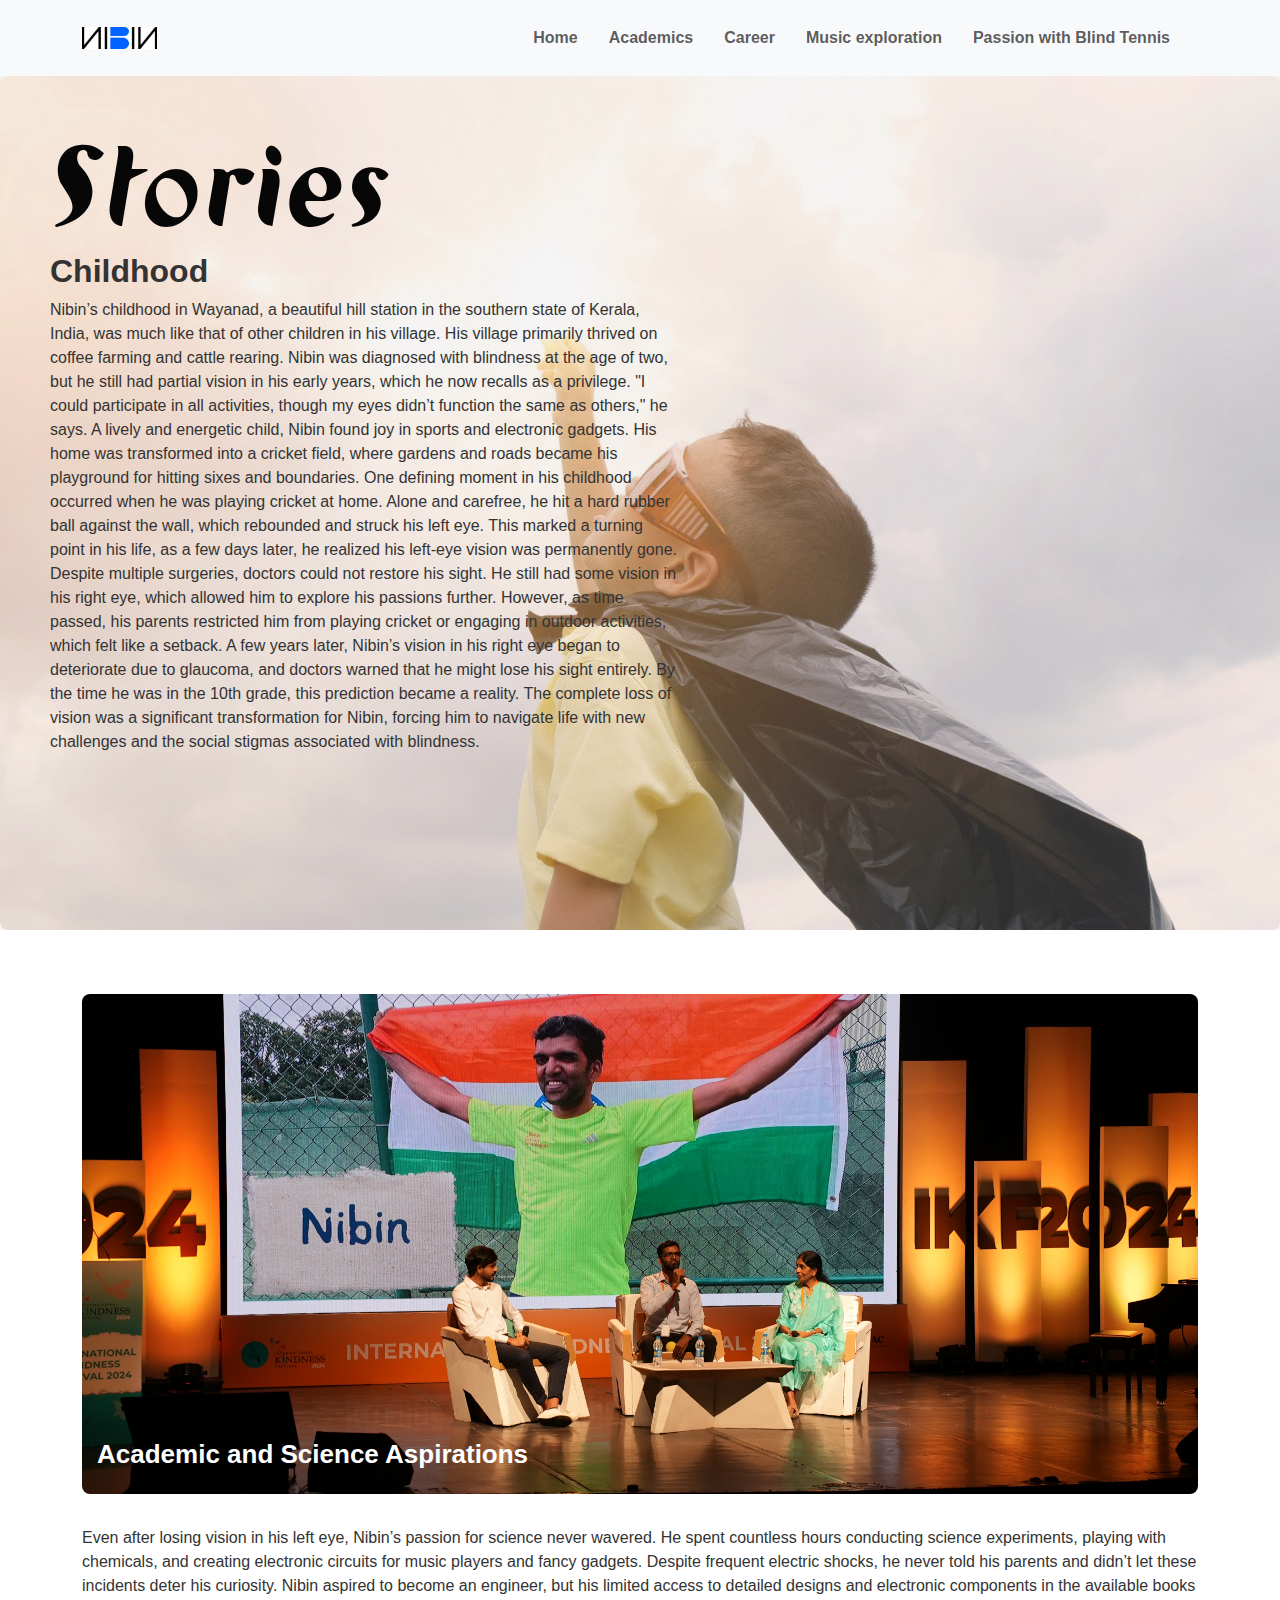
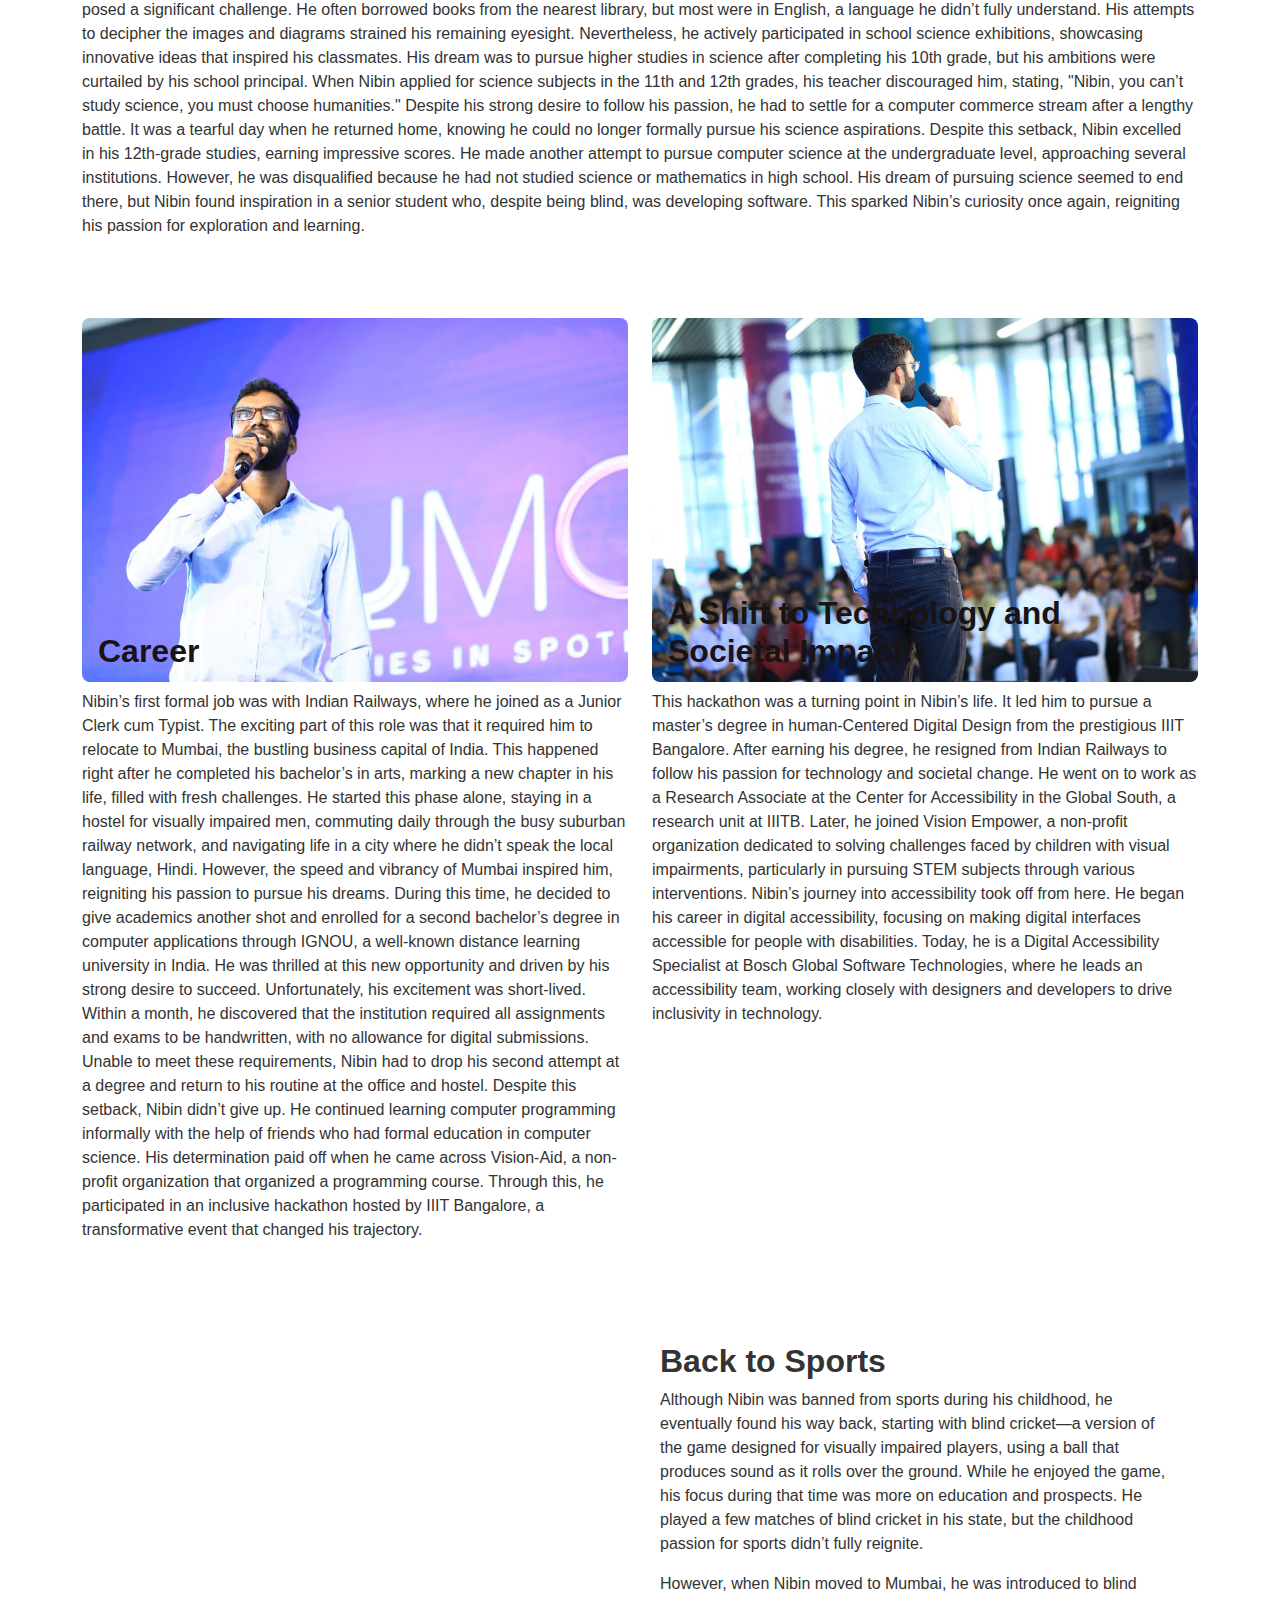
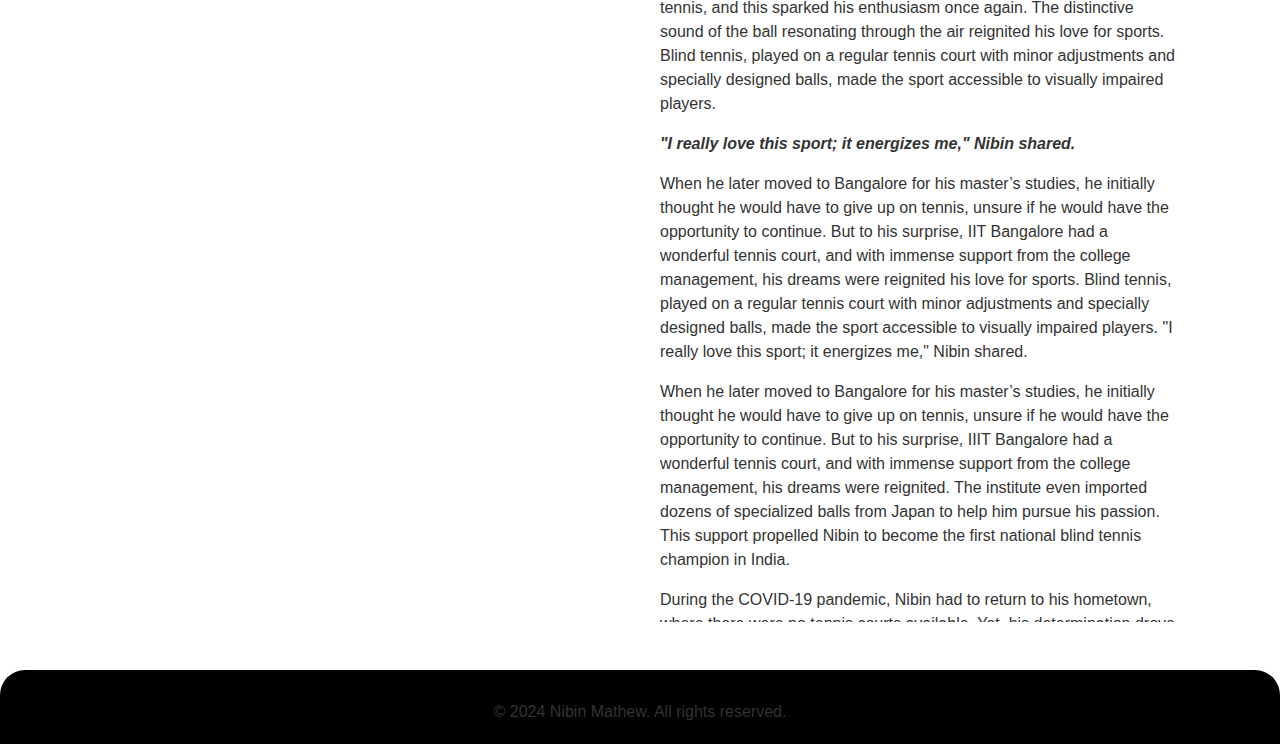
==== commit 5c7a599f: "images added" ====
--- a/story.html
+++ b/story.html
@@ -76,7 +76,7 @@
 
     </div>
     <img src="image/story/banner.png"
-      alt="Nibin is sitting on a chair with a laptop on his lap. He is wearing a light blue shirt, dark pants, and glasses. He has short, dark hair and a beard. The background is plain black."
+      alt="a boy with wings like batman ready to fly "
       class="story-banner-bg-image career-image">
   </section>
 
@@ -92,7 +92,7 @@
             <div class="col-md-12">
               <div class="text-image">
                 <h2>Academic and Science Aspirations</h2>
-                <img src="image/story/lab.png" alt="lab test tube collection career-image" style="border-radius: 8px;" class="img-fluid">
+                <img src="image/kind/1.JPG" alt=" Academic and Science Aspirations related image needed" style="border-radius: 8px;" class="img-fluid">
               </div>
   
             </div>
@@ -131,11 +131,11 @@
         <div class="col-md-6 col-lg-6">
           
             <div class="col-md-12 story-secion">
-              <img src="image/story/career.png" alt="" class=" career-image img-fluid mb-2">
+              <img src="image/lumos/1.jpg" alt="career image " class=" career-image img-fluid mb-2">
               <div class="text-overlay career-overylay story-overylay">
                 <h2>Career </h2>
-                <p>Nibin’s childhood in Wayanad, a beautiful hill station
-                  in the southern state of Kerala, India</p>
+                <!-- <p>Nibin’s childhood in Wayanad, a beautiful hill station
+                  in the southern state of Kerala, India</p> -->
               </div>
             </div>
           
@@ -164,11 +164,11 @@
         <div class="col-md-6 col-lg-6">
          
             <div class="col-md-12 story-secion">
-              <img src="image/story/techonoly.png" alt="" class="career-image img-fluid mb-2">
+              <img src="image/lumos/3.jpg" alt="" class="career-image img-fluid mb-2">
               <div class="text-overlay story-overylay academic-overlay">
                 <h2>A Shift to Technology and Societal Impact: </h2>
-                <p>Nibin’s childhood in Wayanad, a beautiful hill station
-                  in the southern state of Kerala, India</p>
+                <!-- <p>Nibin’s childhood in Wayanad, a beautiful hill station
+                  in the southern state of Kerala, India</p> -->
               </div>
             </div>
           
@@ -194,9 +194,11 @@
   
   
     <!-- Container with full-size image and text inside it -->
-    <section id="sports">
+    <section id="sports" class="mb-5" >
       <div class="container-fluid full-container">
-        <img src="image/story/sports.png" alt="Back to Sports">
+        <div class="image-container">
+          <img src="image/sports/4.jpg" alt="Back to Sports">
+        </div>
         <div class="text-content">
           <h2>Back to Sports</h2>
           <p>
@@ -216,8 +218,17 @@
           <p>
             When he later moved to Bangalore for his master’s studies, he initially thought he would have to give up on
             tennis, unsure if he would have the opportunity to continue. But to his surprise, IIT Bangalore had a
-            wonderful tennis court, and with immense support from the college management, his dreams were reignited.
-          </p>
+            wonderful tennis court, and with immense support from the college management, his dreams were reignited his love for sports. Blind tennis, played on a regular tennis court with minor adjustments and specially designed balls, made the sport accessible to visually impaired players. "I really love this sport; it energizes me," Nibin shared.
+          </p>
+          <p>
+            When he later moved to Bangalore for his master’s studies, he initially thought he would have to give up on tennis, unsure if he would have the opportunity to continue. But to his surprise, IIIT Bangalore had a wonderful tennis court, and with immense support from the college management, his dreams were reignited. The institute even imported dozens of specialized balls from Japan to help him pursue his passion. This support propelled Nibin to become the first national blind tennis champion in India.
+          </p>
+          <p>
+            During the COVID-19 pandemic, Nibin had to return to his hometown, where there were no tennis courts available. Yet, his determination drove him to create his own tennis court, using a well net, and he practiced on a concrete floor near his house with local children. Reflecting on that time, he said, "It was a tough period for the world, but my world was in exploration mode, and I found ways to chase my dreams."
+          </p>
+          <p>In January 2023, Nibin received exciting news: the IBSA World Games were approaching, and he had the chance to represent India in the  blind tennis championship. As this was his first international participation, he had to navigate everything on his own, from preparation to logistics. The trip to London was quite expensive, but his dream was fueled by a sponsorship from his company, Bosch Global Software Technologies. In his first attempt on the international stage, Nibin achieved an incredible milestone—he secured a bronze medal, marking not only his first international success but also the first blind tennis medal for India.
+          </p>
+          <p>Now, Nibin is inspiring other visually impaired children to pursue sports alongside their academic pursuits, encouraging them to chase their dreams, just as he did. The very sport that he was once banned from in childhood is now the one that brought him immense pride for his country.</p>
         </div>
       </div>
     </section>
--- a/index.css
+++ b/index.css
@@ -357,7 +357,7 @@
 
 .carousel-tablist .carousel-item {
   display: none;
-  max-height: 450px;
+  max-height: 520px;
   max-width: 1200px;
   position: relative;
   overflow: hidden;
@@ -1053,4 +1053,84 @@
   padding-right: 0rem;
 }
 
+}
+
+.navbar-custom {
+  background-color: #000;
+  padding: 20px;
+  
+}
+
+.navbar-custom .nav-link {
+  color: #fff;
+  margin: 10px 0;
+}
+
+.navbar-custom .nav-link:hover {
+  text-decoration: underline;
+}
+
+.btn-outline-light {
+  border-width: 2px;
+  padding: 18px 30px;
+  font-weight: bold;
+  border-radius: 30px;
+  -webkit-border-radius: 30px;
+  -moz-border-radius: 30px;
+  -ms-border-radius: 30px;
+  -o-border-radius: 30px;
+}
+
+footer {
+  background-color: #000;
+  color: #fff;
+  border-radius: 25px 25px 0 0;
+  -webkit-border-radius: 25px 25px 0 0;
+  -moz-border-radius: 25px 25px 0 0;
+  -ms-border-radius: 25px 25px 0 0;
+  -o-border-radius: 25px 25px 0 0;
+  padding: 20px 0;
+  text-align: center;
+}
+
+footer .social-icons a {
+  color: #fff;
+  margin: 0 10px;
+  font-size: 20px;
+}
+
+footer p {
+  margin: 10px 0 0;
+}
+
+.logo-footer {
+  width: 150px;
+}
+
+.logo-image {
+  width: 100%;
+  object-fit: cover;
+}
+
+/* Custom responsive design */
+.nav-column {
+  display: flex;
+  flex-direction: column;
+  align-items: center;
+}
+.line{
+  width: 1200px;
+}
+
+@media (min-width: 768px) {
+
+  .nav-column {
+      flex-direction: row;
+      justify-content: center;
+  }
+
+  .nav-column .nav-link {
+      margin: 0 15px;
+  }
+ 
 }--- a/story.css
+++ b/story.css
@@ -79,9 +79,29 @@
     margin-bottom: 11px;
 }
 .story-overylay>h2 ,.story-overylay>p{
-    color: white;
-}
-
+    color: rgb(25, 19, 19);
+}
+
+.image-container {
+    position: relative;
+    width: 100%;
+    height: 300px; /* Adjust based on your needs */
+    overflow: hidden; /* Ensures the image stays within the container */
+  }
+  
+  .image-container img {
+    position: absolute;
+    top: 60%;
+    left: 10%;
+    transform: translate(-60%, -10%);
+    width: 100%;
+    height: 100%;
+    object-fit: cover;
+    -webkit-transform: translate(-60%, -10%);
+    -moz-transform: translate(-60%, -10%);
+    -ms-transform: translate(-60%, -10%);
+    -o-transform: translate(-60%, -10%);
+}
 
 .career-image {
     border-radius: 8px;
@@ -144,7 +164,7 @@
 
 }
 .text-image img {
-    height: 400px;
+    height: 500px;
     width: 100%;
     object-fit: cover;
 }
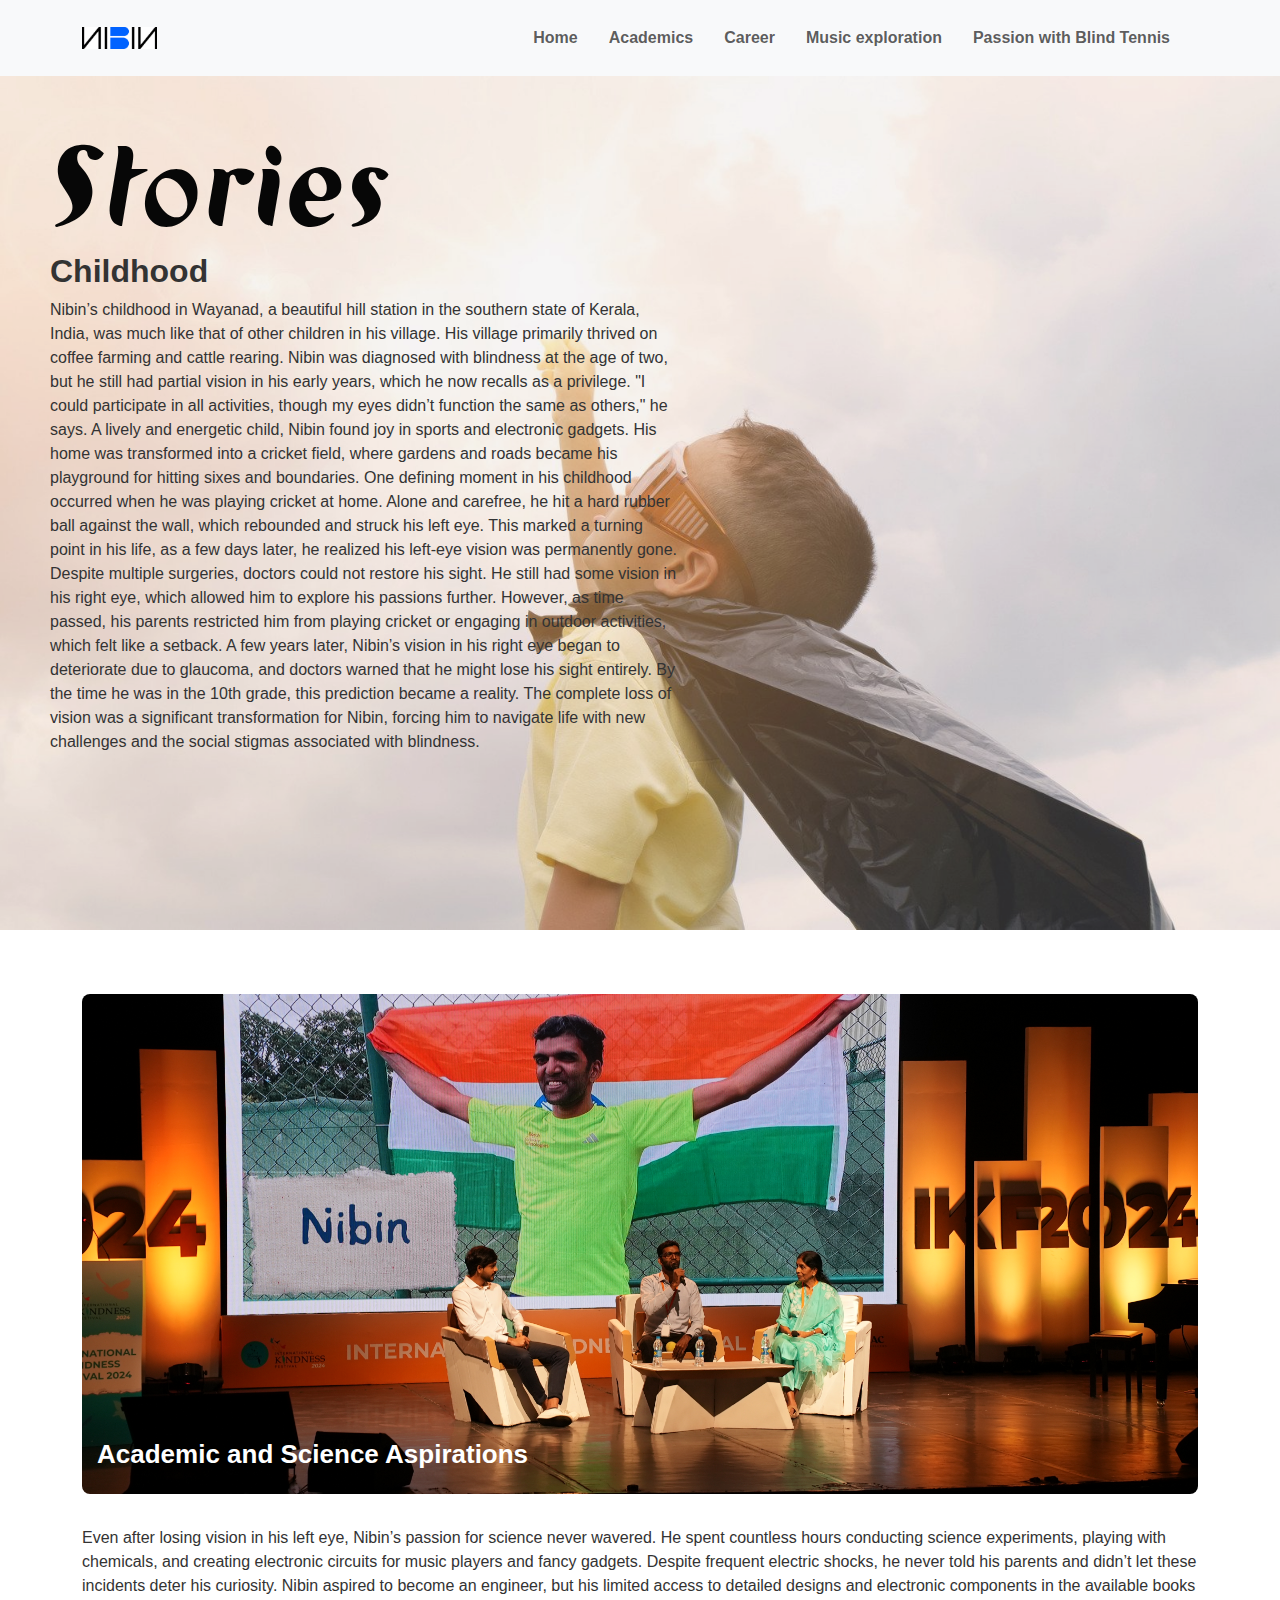
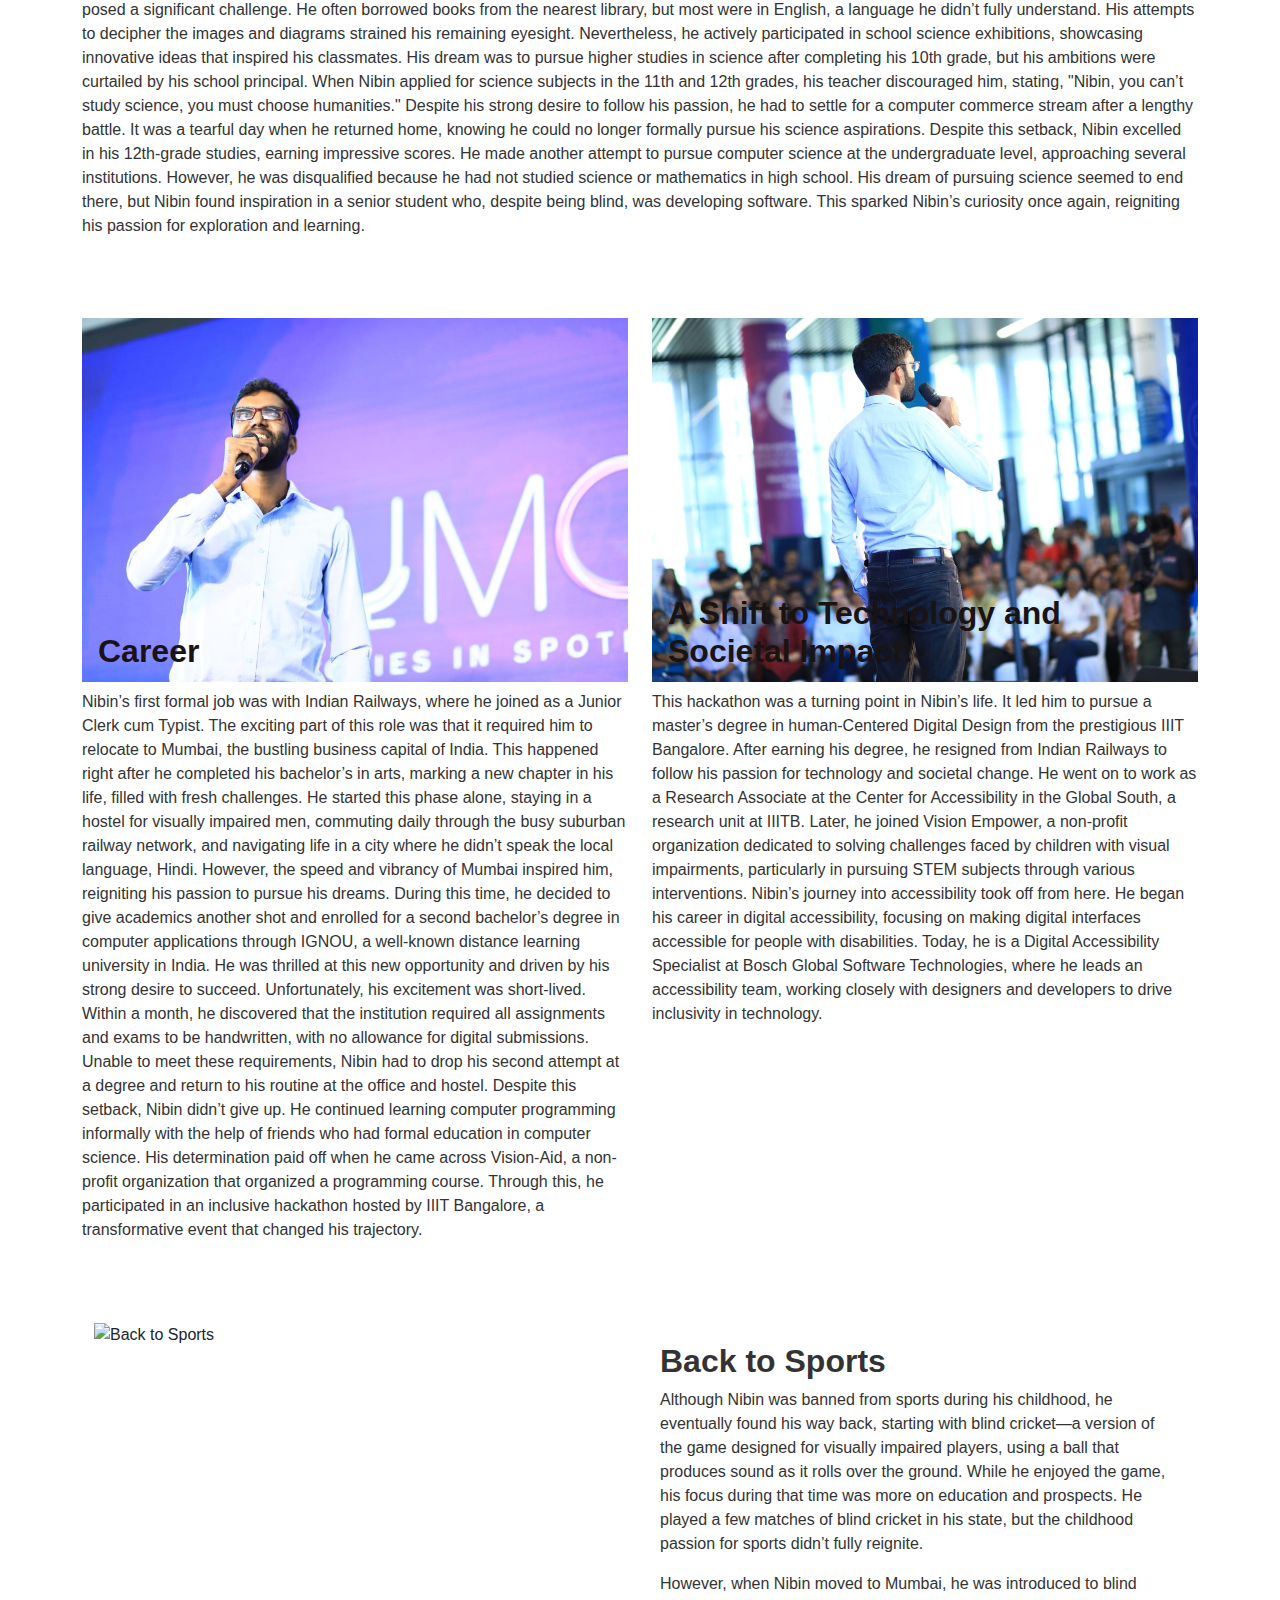
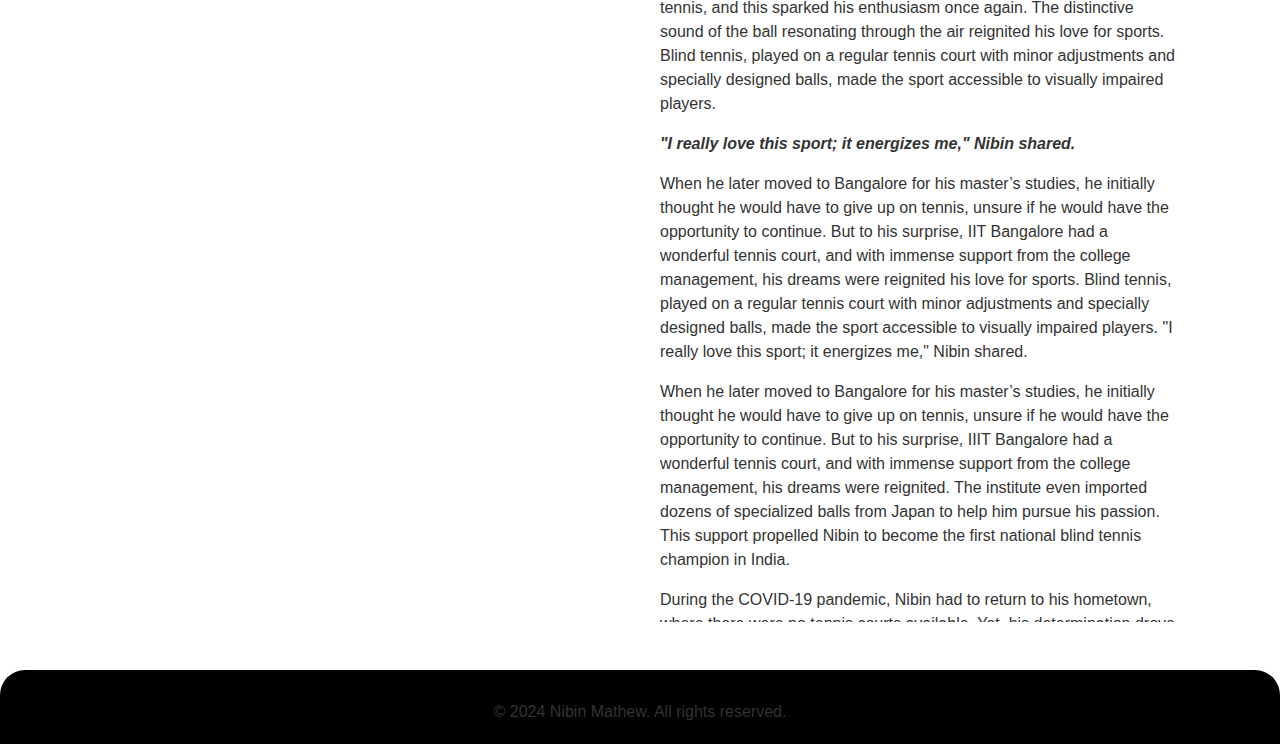
==== commit d6ce874b: "images added" ====
--- a/story.html
+++ b/story.html
@@ -197,7 +197,7 @@
     <section id="sports" class="mb-5" >
       <div class="container-fluid full-container">
         <div class="image-container">
-          <img src="image/sports/4.jpg" alt="Back to Sports">
+          <img src="image/sports/4.jpg" class="award-image"  alt="Back to Sports">
         </div>
         <div class="text-content">
           <h2>Back to Sports</h2>
--- a/index.css
+++ b/index.css
@@ -1080,7 +1080,11 @@
   -ms-border-radius: 30px;
   -o-border-radius: 30px;
 }
-
+.award-image{
+  object-fit: cover;
+  object-position: 15% 17%;
+  
+}
 footer {
   background-color: #000;
   color: #fff;
--- a/story.css
+++ b/story.css
@@ -82,7 +82,7 @@
     color: rgb(25, 19, 19);
 }
 
-.image-container {
+/* .image-container {
     position: relative;
     width: 100%;
     height: 300px; /* Adjust based on your needs */
@@ -101,7 +101,7 @@
     -moz-transform: translate(-60%, -10%);
     -ms-transform: translate(-60%, -10%);
     -o-transform: translate(-60%, -10%);
-}
+} */
 
 .career-image {
     border-radius: 8px;
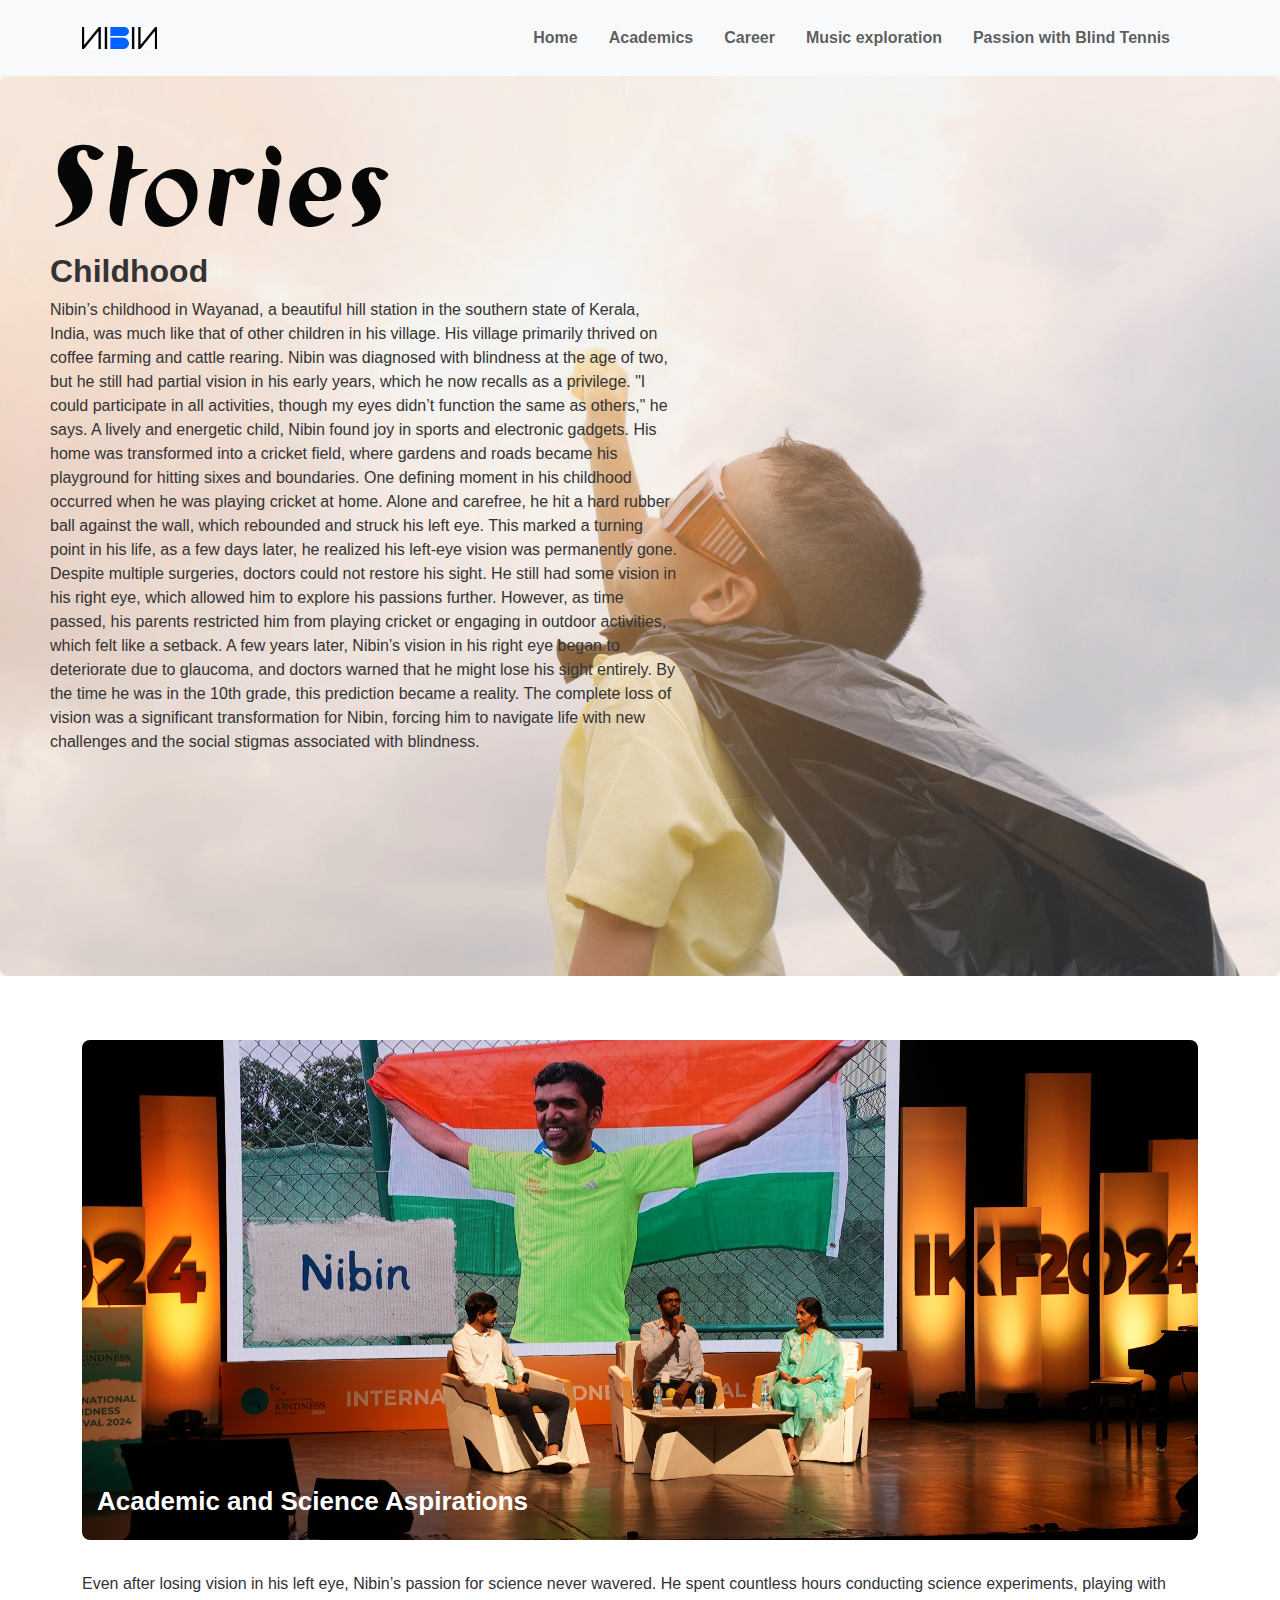
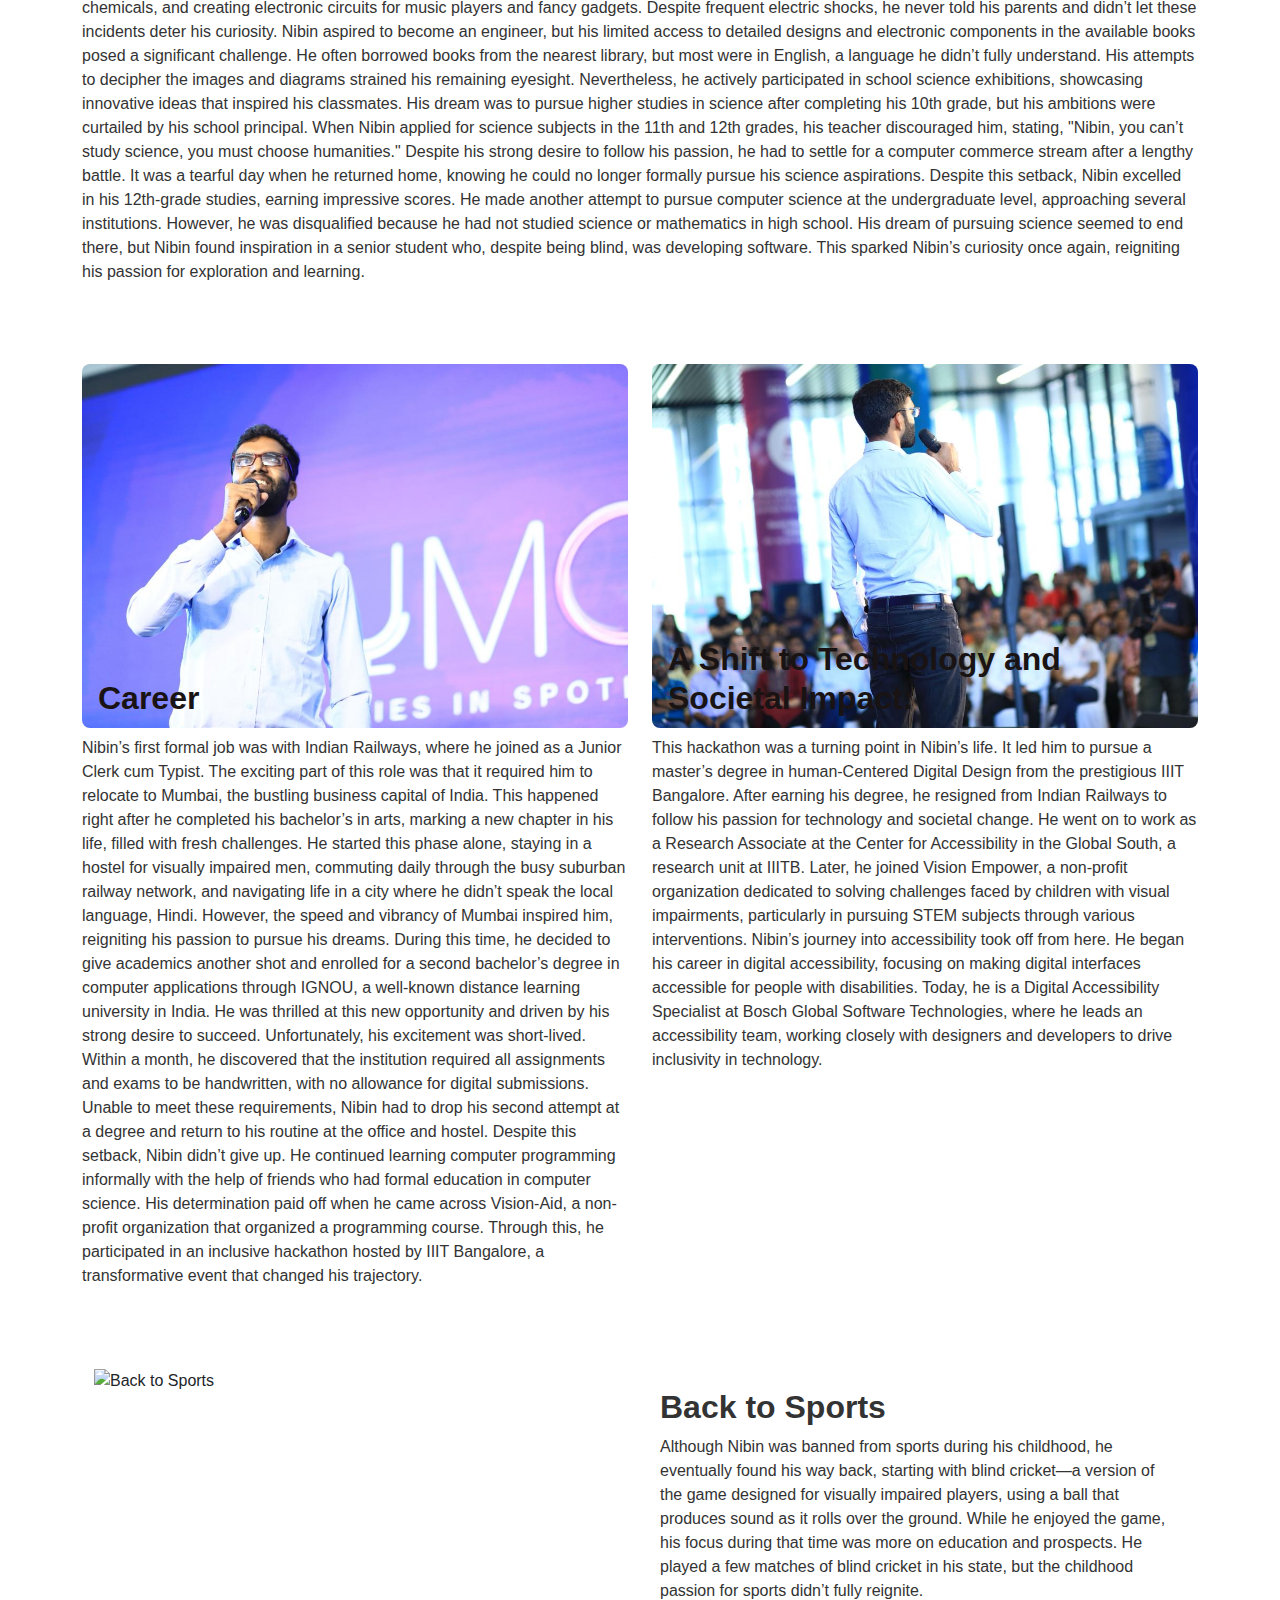
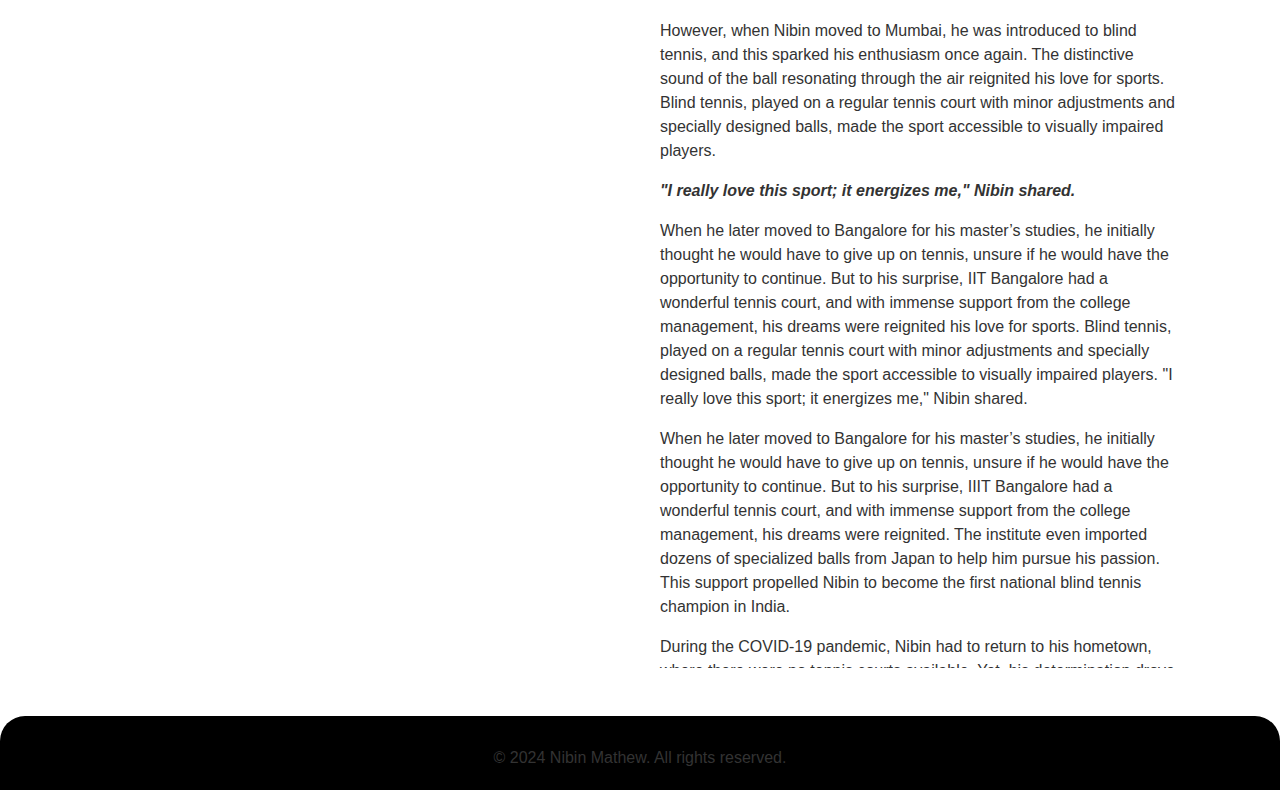
==== commit 836c3802: "image alt" ====
--- a/story.html
+++ b/story.html
@@ -228,7 +228,7 @@
           </p>
           <p>In January 2023, Nibin received exciting news: the IBSA World Games were approaching, and he had the chance to represent India in the  blind tennis championship. As this was his first international participation, he had to navigate everything on his own, from preparation to logistics. The trip to London was quite expensive, but his dream was fueled by a sponsorship from his company, Bosch Global Software Technologies. In his first attempt on the international stage, Nibin achieved an incredible milestone—he secured a bronze medal, marking not only his first international success but also the first blind tennis medal for India.
           </p>
-          <p>Now, Nibin is inspiring other visually impaired children to pursue sports alongside their academic pursuits, encouraging them to chase their dreams, just as he did. The very sport that he was once banned from in childhood is now the one that brought him immense pride for his country.</p>
+          <p>Today, Nibin is an Accessibility Advisor at JP Morgan Chase, where he collaborates with product owners, designers, developers, and quality engineers to enhance the user experience for millions of individuals with disabilities worldwide.</p>
         </div>
       </div>
     </section>
--- a/story.css
+++ b/story.css
@@ -53,7 +53,7 @@
 }
 .story-banner-bg-image {
     width: 100%;
-    height: auto;
+    height: 100vh;
     object-fit: cover;
     object-position: left center;
 }
@@ -85,8 +85,8 @@
 /* .image-container {
     position: relative;
     width: 100%;
-    height: 300px; /* Adjust based on your needs */
-    overflow: hidden; /* Ensures the image stays within the container */
+    height: 300px;
+    overflow: hidden;
   }
   
   .image-container img {
